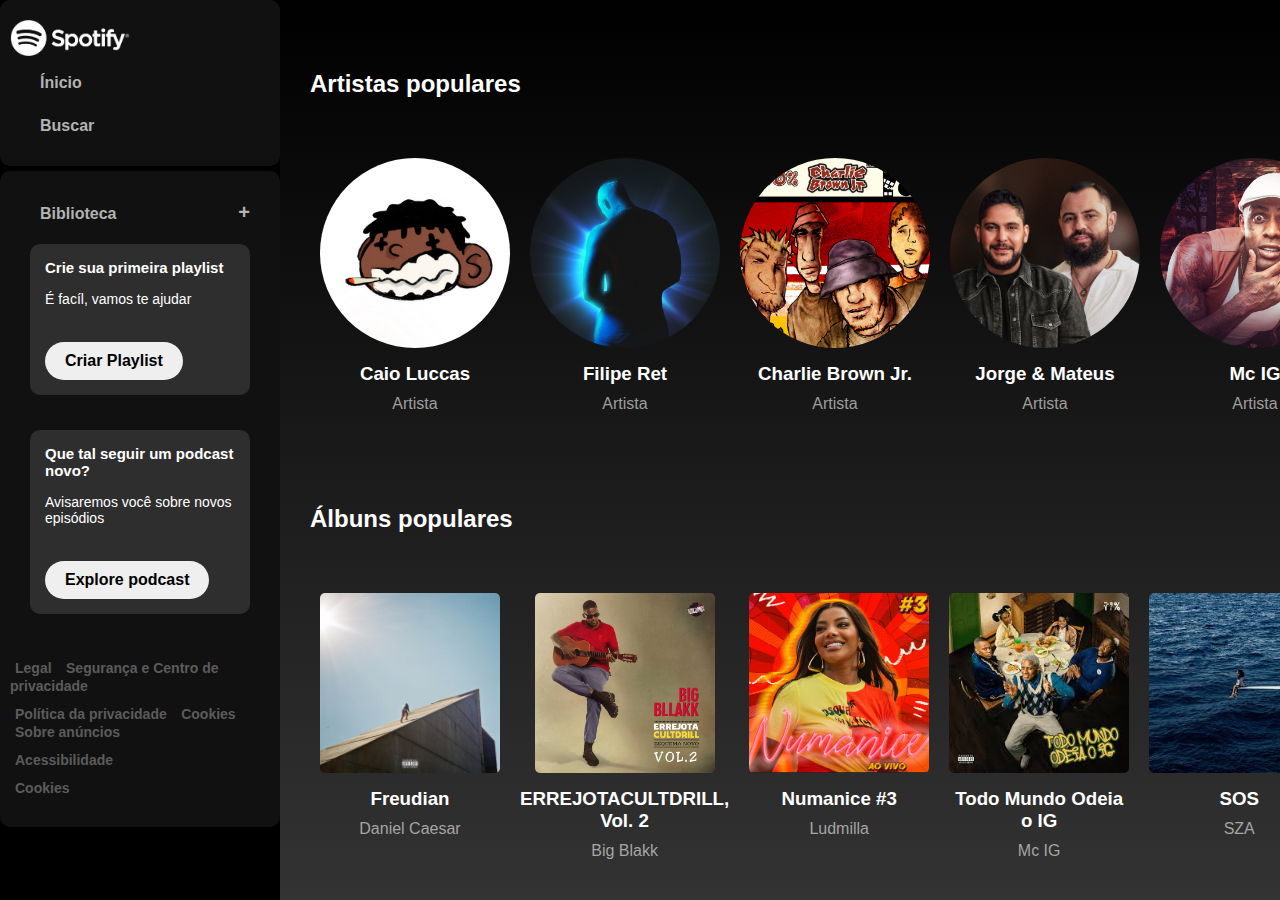
==== biblioteca.html @ 34f7c756 "fla alteraçõesss" ====
<!DOCTYPE html>
<html lang="pt-BR">
<head>
    <meta charset="UTF-8">
    <meta name="viewport" content="width=device-width, initial-scale=1.0">
    <title>Spotify</title>
    <link rel="stylesheet" href="biblioteca.css">
    <link rel="stylesheet" href="https://cdnjs.cloudflare.com/ajax/libs/font-awesome/6.0.0-beta3/css/all.min.css">
</head>
<body>
    <div class="sidebar">
        <div class="sidebar-nav">
            <div class="logo">
                <img src="img/logo spotify biblioteca.png" alt="Spotify">
            </div>
            <ul>
                <li> <a href="">
                    <i class="bi bi-house-door"></i>
                    <span>Ínicio</span>
                </a></li>
                <li> <a href="">
                    <i class="bi bi-search"></i>
                    <span>Buscar</span>
                </a></li>
            </ul>
        </div>
        <div class="sidebar-nav box2">
            <ul>
                <li><a href="">
                    <i class="bi bi-collection"></i>
                    <span class="library"> Biblioteca</span>
                </a></li>
                <li>
                    <div class="sidebar-scroll">
                        <div class="playlist">
                            <h4>Crie sua primeira playlist</h4>
                            <p>É facíl, vamos te ajudar</p>
                            <button>Criar Playlist</button>
                        </div>
                    </div>
                </li>
                <li>
                    <div class="playlist">
                        <h4>Que tal seguir um podcast novo?</h4>
                        <p>Avisaremos você sobre novos episódios</p>
                        <button>Explore podcast</button>
                    </div>
                </li>
            </ul>
            <div class="privacidade">
                <ul>
                    <li>
                        <a href="">Legal</a>
                        <a href="">Segurança e Centro de privacidade</a>
                    </li>
                    <li>
                        <a href="">Política da privacidade</a>
                        <a href="">Cookies</a>
                        <a href="">Sobre anúncios</a>
                    </li>
                    <li>
                        <a href="">Acessibilidade</a>
                    </li>
                    <li>
                        <a href="">Cookies</a>
                    </li>
                </ul>
            </div>
        </div>
    </div>
    <div class="container">
        <div class="main-content">
            <header>
                <h2>Artistas populares</h2>
                <div class="img">
                    <div class="artist">
                        <img src="./img/CAIO.jpg" alt="Caio Luccas">
                        <h3>Caio Luccas</h3>
                        <p>Artista</p>
                    </div>
                    <div class="artist">
                        <img src="./img/FILIPERET.jpg" alt="Filipe Ret">
                        <h3>Filipe Ret</h3>
                        <p>Artista</p>
                    </div>
                    <div class="artist">
                        <img src="./img/CHARLIEBROWNJR.jpg" alt="CBJR">
                        <h3>Charlie Brown Jr.</h3>
                        <p>Artista</p>
                    </div>
                    <div class="artist">
                        <img src="./img/jorge e mateus.jpg" alt="Jorge e Mateus">
                        <h3>Jorge & Mateus</h3>
                        <p>Artista</p>
                    </div>
                    <div class="artist">
                        <img src="./img/MCIG.jpg" alt="MC IG">
                        <h3>Mc IG</h3>
                        <p>Artista</p>
                    </div>
                    <div class="artist">
                        <img src="./img/TARCISIODOACORDEON.jpeg" alt="Tarcisio Do Acordeon">
                        <h3>Tarcísio do Acordeon</h3>
                        <p>Artista</p>
                    </div>
                </div>
            </header>
        </div>
        <div class="main-content">
            <header>
                <h2>Álbuns populares</h2>
                <div class="img">
                    <div class="album">
                        <img src="./img/danielcaesaralbum.jpg" alt="Daniel Caesar">
                        <h3>Freudian</h3>
                        <p>Daniel Caesar</p>
                    </div>
                    <div class="album">
                        <img src="./img/ALBUMBIGBLAKK.jpg" alt="Big Blakk">
                        <h3>ERREJOTACULTDRILL, Vol. 2</h3>
                        <p>Big Blakk</p>
                    </div>
                    <div class="album">
                        <img src="./img/ludmillaalbum.PNG" alt="Ludmilla">
                        <h3>Numanice #3</h3>
                        <p>Ludmilla</p>
                    </div>
                    <div class="album">
                        <img src="./img/todomundoodeiaoig.jpg" alt="Mc IG">
                        <h3>Todo Mundo Odeia o IG</h3>
                        <p>Mc IG</p>
                    </div>
                    <div class="album">
                        <img src="./img/szaalbum.jpg" alt="SZA">
                        <h3>SOS</h3>
                        <p>SZA</p>
                    </div>
                    <div class="album">
                        <img src="./img/natiruts album.jpg" alt="Natiruts">
                        <h3>I Love</h3>
                        <p>Natiruts</p>
                    </div>
                </div>
            </header>
        </div>
    </div>
</body>
</html>
---- biblioteca.css ----
* {
    font-family: 'Gotham', sans-serif;
    margin: 0;
    padding: 0;
    box-sizing: border-box;
}

body {
    background: linear-gradient(to bottom, #000000, #333333); 
    color: white;
    display: flex;
    justify-content: center;
    align-items: center;
    min-height: 100vh; 
    flex-direction: column;
    overflow-x: hidden; 
}

.sidebar {
    width: 280px; 
    background: #000000;
    position: fixed;
    top: 0;
    left: 0;
    bottom: 0;
    z-index: 1; 
}

.sidebar-nav {
    background: #111111;
    border-radius: 10px;
    padding: 20px 10px;
    margin-bottom: 5px;
}

.sidebar-nav .logo {
    width: 120px;
}

.sidebar-nav .logo img {
    width: 100%;
}

.sidebar-nav ul {
    list-style: none;
}

.sidebar-nav ul li {
    padding: 10px 20px;
}

.sidebar-nav ul li a:hover {
    color: #fff;
}

.sidebar-nav ul li i {
    text-decoration: none;
    color: #b3b3b3;
    font-size: 16px;
    font-weight: 600;
}

.sidebar-nav a {
    text-decoration: none;
    color: #b3b3b3;
    font-size: 16px;
    font-weight: 600;
}

.sidebar-nav ul li a i {
    font-size: 20px;
    margin-right: 10px;
}

.library::after {
    content: '+';
    float: right;
    text-align: center;
    border-radius: 50%;
    font-size: 20px;
}

.playlist {
    background: #2f2e2e;
    padding: 15px;
    border-radius: 10px;
    margin-bottom: 15px; 
}

.playlist h4 {
    color: #fff;
    font-size: 15px; 
    margin-bottom: 10px; 
}

.playlist p {
    color: #fff;
    font-size: 14px; 
    margin-top: 15px; 
    margin-bottom: 15px;
}

.playlist button {
    margin-top: 20px; 
    padding: 10px 20px;
    border: 0;
    outline: 0;
    border-radius: 20px;
    font-weight: 600;
    font-size: 16px; 
}

.privacidade ul li a {
    text-decoration: none;
    color: #5c5b5b;
    font-size: 14px; 
    font-weight: 600;
    margin: 0 5px;
}

.privacidade ul li a:hover {
    text-decoration: underline;
    color: #b3b3b3;
}

.privacidade ul {
    list-style: none;
    margin-top: 20px; 
}

.privacidade ul li {
    padding: 0;
    padding-bottom: 10px; }

.eng-btn button {
    padding: 12px 32px; 
    background: transparent;
    border: 1px solid #818080;
    outline: none;
    color: #ffffff;
    border-radius: 20px;
    font-weight: 600;
    font-size: 16px; 
    margin: 30px 0; 
}

.eng-btn button:hover {
    padding: 13px 33px; 
    border: 1px solid #fff;
}

.container {
    width: calc(100% - 300px);
    margin-left: 320px;
}

.main-content {
    display: flex;
    flex-direction: column;
    align-items: center;
    margin-top: 50px; 
}

header {
    width: 100%;
}

header h2 {
    margin-bottom: 60px; 
}

.img {
    display: grid;
    grid-template-columns: repeat(6, 1fr); 
    margin-top: 40px; 
}

.artist, .album {
    text-align: center; 
    padding: 0 10px; 
}

.artist img {
    width: 190px;
    height: 190px;
    border-radius: 50%; 
    object-fit: cover; 
    display: block;
    margin: 0 auto 15px; 
}

.album img {
    width: 180px; 
    height: 180px;
    border-radius: 5px; 
    object-fit: cover; 
    display: block;
    margin: 0 auto 5px; 
}

.artist h3, .album h3 {
    margin-top: 15px; 
    margin-bottom: 10px; 
}

.artist p, .album p {
    color: rgba(223, 222, 221, 0.686);
    font-size: 16px; 
    margin-bottom: 20px;
}

.album p {
    margin-top: 10px; 
}
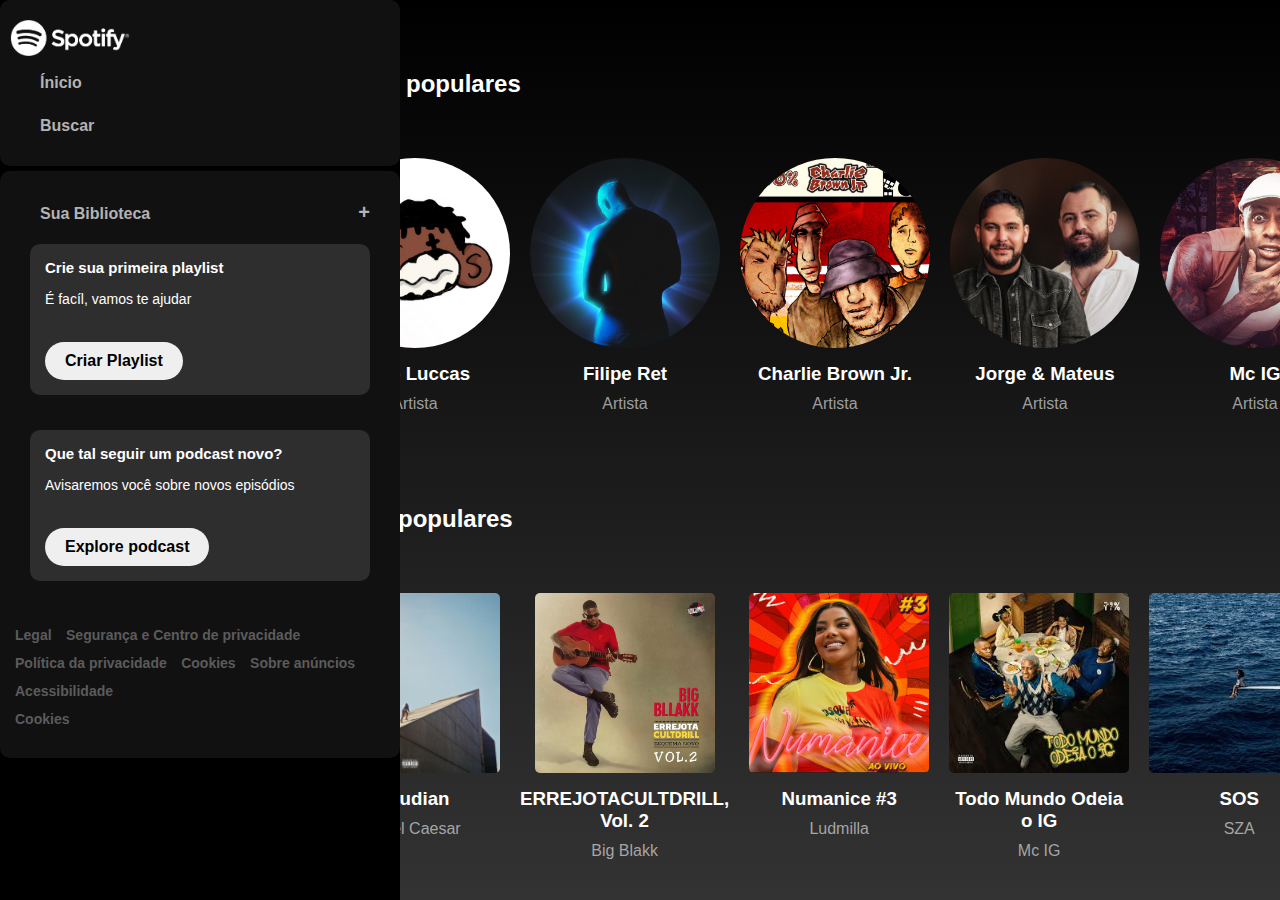
==== commit 6a15b409: "alterações da aula" ====
--- a/biblioteca.html
+++ b/biblioteca.html
@@ -1,3 +1,4 @@
+<!-- Flávia Glenda  e Lucas Randal -->
 <!DOCTYPE html>
 <html lang="pt-BR">
 <head>
@@ -11,47 +12,58 @@
     <div class="sidebar">
         <div class="sidebar-nav">
             <div class="logo">
-                <img src="img/logo spotify biblioteca.png" alt="Spotify">
+              <img src="img/logo spotify biblioteca.png" alt="Spotify">
             </div>
             <ul>
                 <li> <a href="">
                     <i class="bi bi-house-door"></i>
-                    <span>Ínicio</span>
+                        <span>Ínicio</span>
                 </a></li>
                 <li> <a href="">
                     <i class="bi bi-search"></i>
                     <span>Buscar</span>
-                </a></li>
+            </a></li>
             </ul>
         </div>
         <div class="sidebar-nav box2">
+            
             <ul>
                 <li><a href="">
                     <i class="bi bi-collection"></i>
-                    <span class="library"> Biblioteca</span>
+                    <span class="library">Sua Biblioteca</span>
                 </a></li>
                 <li>
                     <div class="sidebar-scroll">
-                        <div class="playlist">
-                            <h4>Crie sua primeira playlist</h4>
-                            <p>É facíl, vamos te ajudar</p>
-                            <button>Criar Playlist</button>
-                        </div>
+                    <div class="playlist">
+                        <h4>
+                            Crie sua primeira playlist
+                        </h4>
+                        <p>É facíl, vamos te ajudar</p>
+                        <button>Criar Playlist</button>
+                    </div>
+                    
                     </div>
                 </li>
                 <li>
-                    <div class="playlist">
-                        <h4>Que tal seguir um podcast novo?</h4>
-                        <p>Avisaremos você sobre novos episódios</p>
-                        <button>Explore podcast</button>
-                    </div>
+                  
+                        <div class="playlist">
+                            <h4>
+                               Que tal seguir um podcast novo?
+                            </h4>
+                            <p>Avisaremos você sobre novos episódios</p>
+                            <button>Explore podcast</button>
+                            
+                        </div>
+                  
                 </li>
+        
             </ul>
             <div class="privacidade">
                 <ul>
                     <li>
                         <a href="">Legal</a>
                         <a href="">Segurança e Centro de privacidade</a>
+                      
                     </li>
                     <li>
                         <a href="">Política da privacidade</a>
@@ -65,8 +77,9 @@
                         <a href="">Cookies</a>
                     </li>
                 </ul>
-            </div>
+        
         </div>
+    </div>
     </div>
     <div class="container">
         <div class="main-content">
--- a/biblioteca.css
+++ b/biblioteca.css
@@ -17,7 +17,7 @@
 }
 
 .sidebar {
-    width: 280px; 
+    width: 400px; 
     background: #000000;
     position: fixed;
     top: 0;
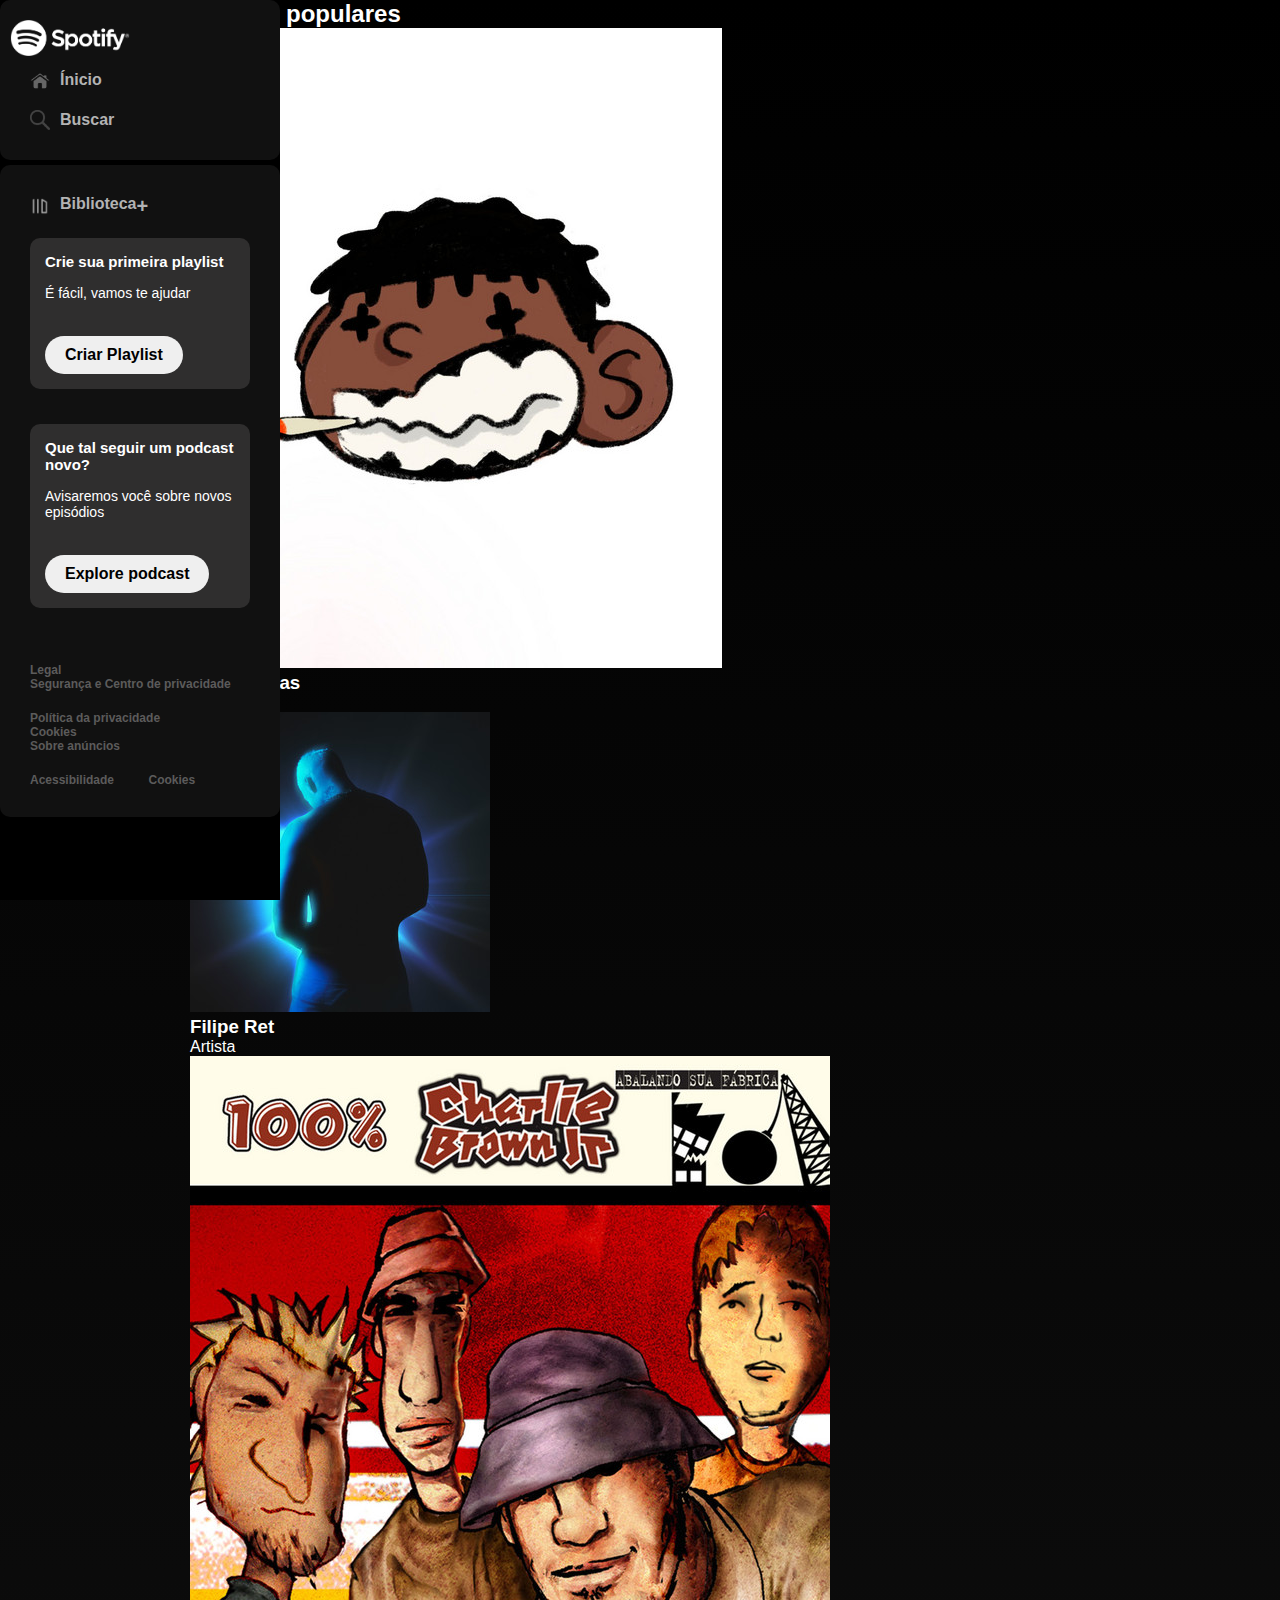
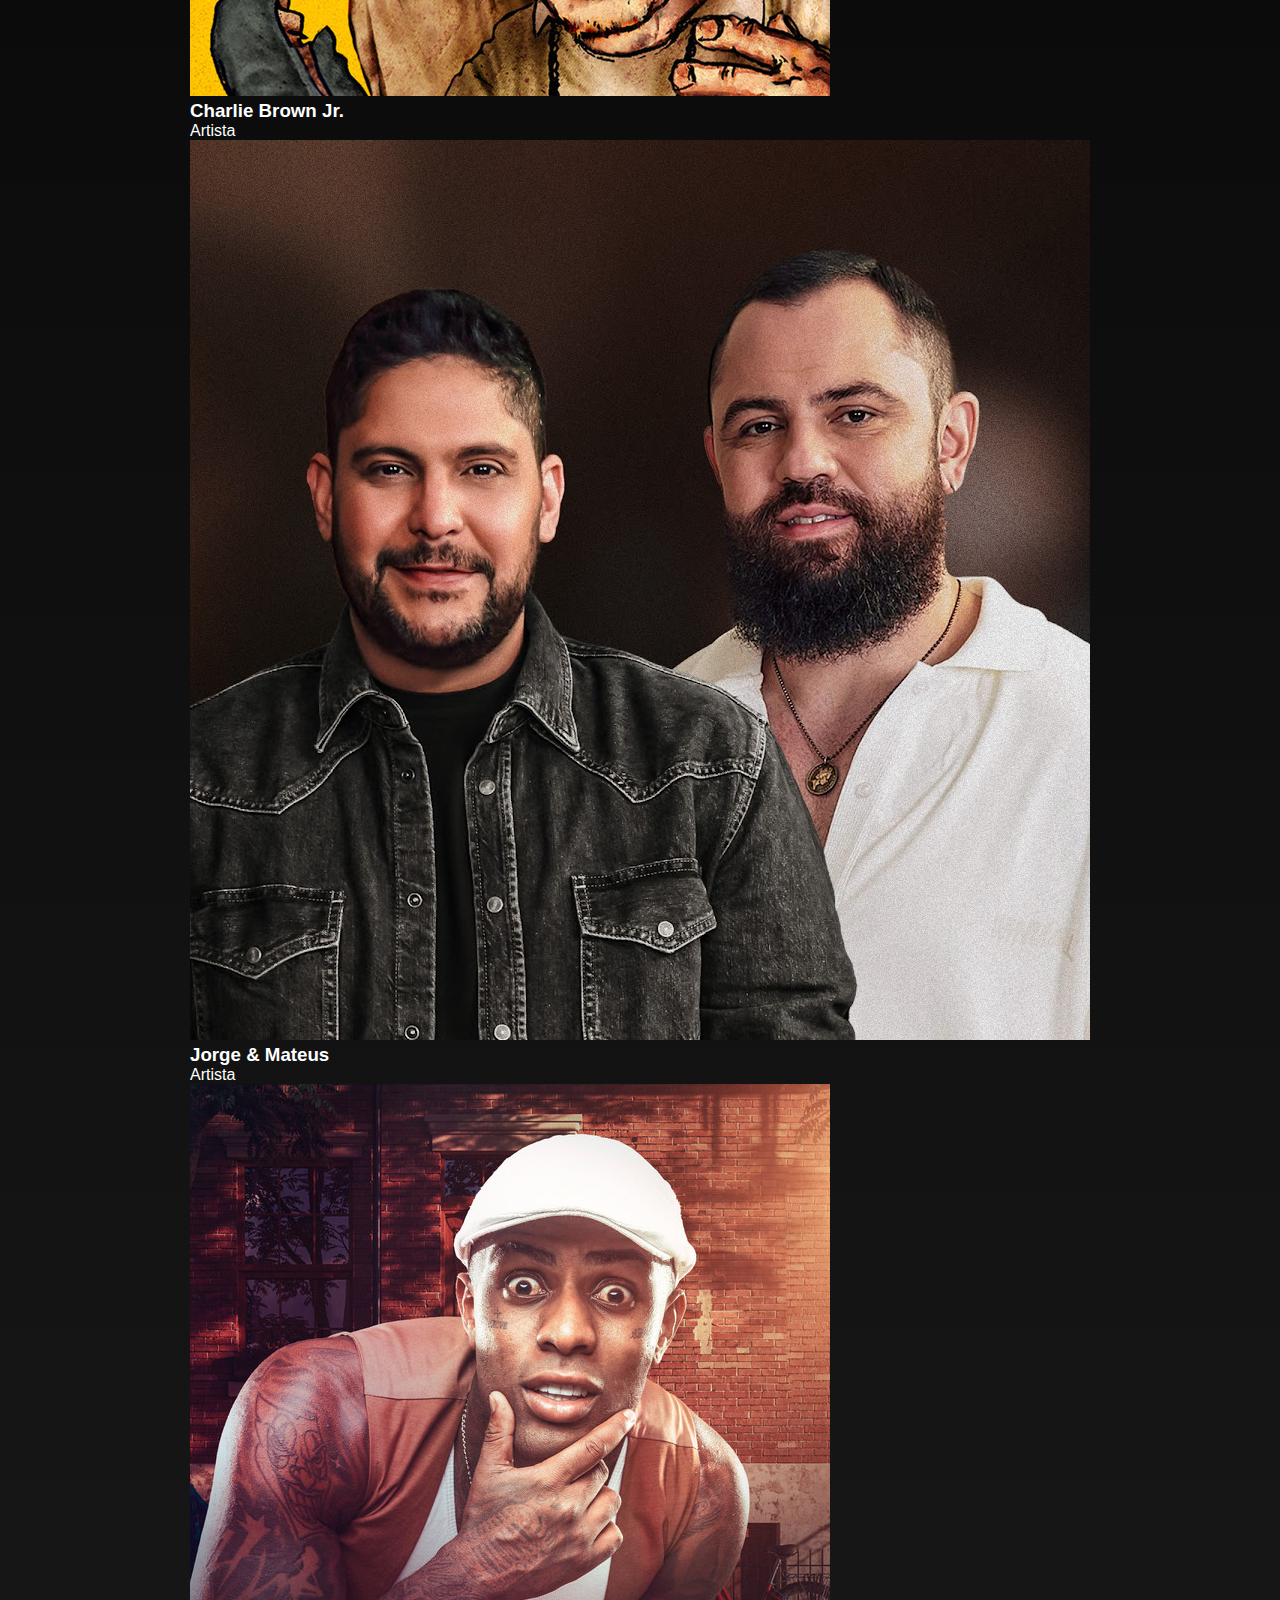
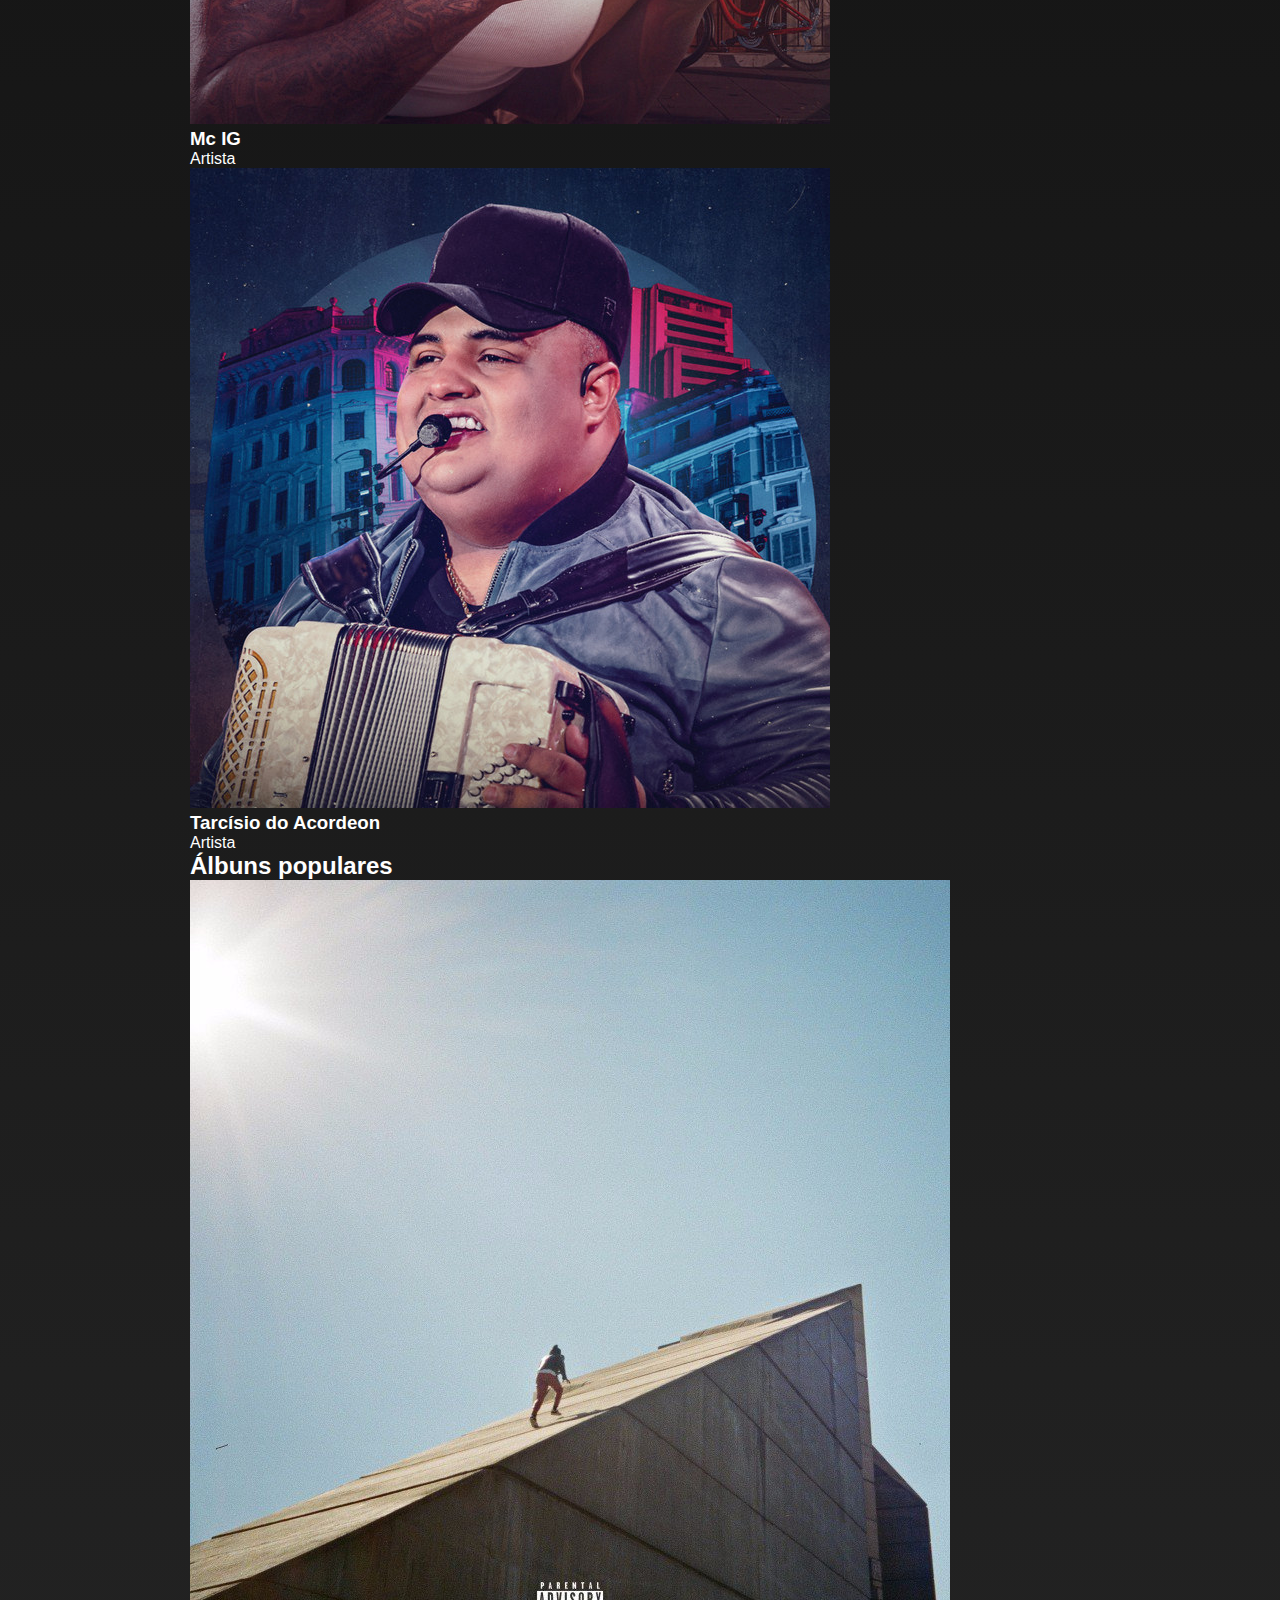
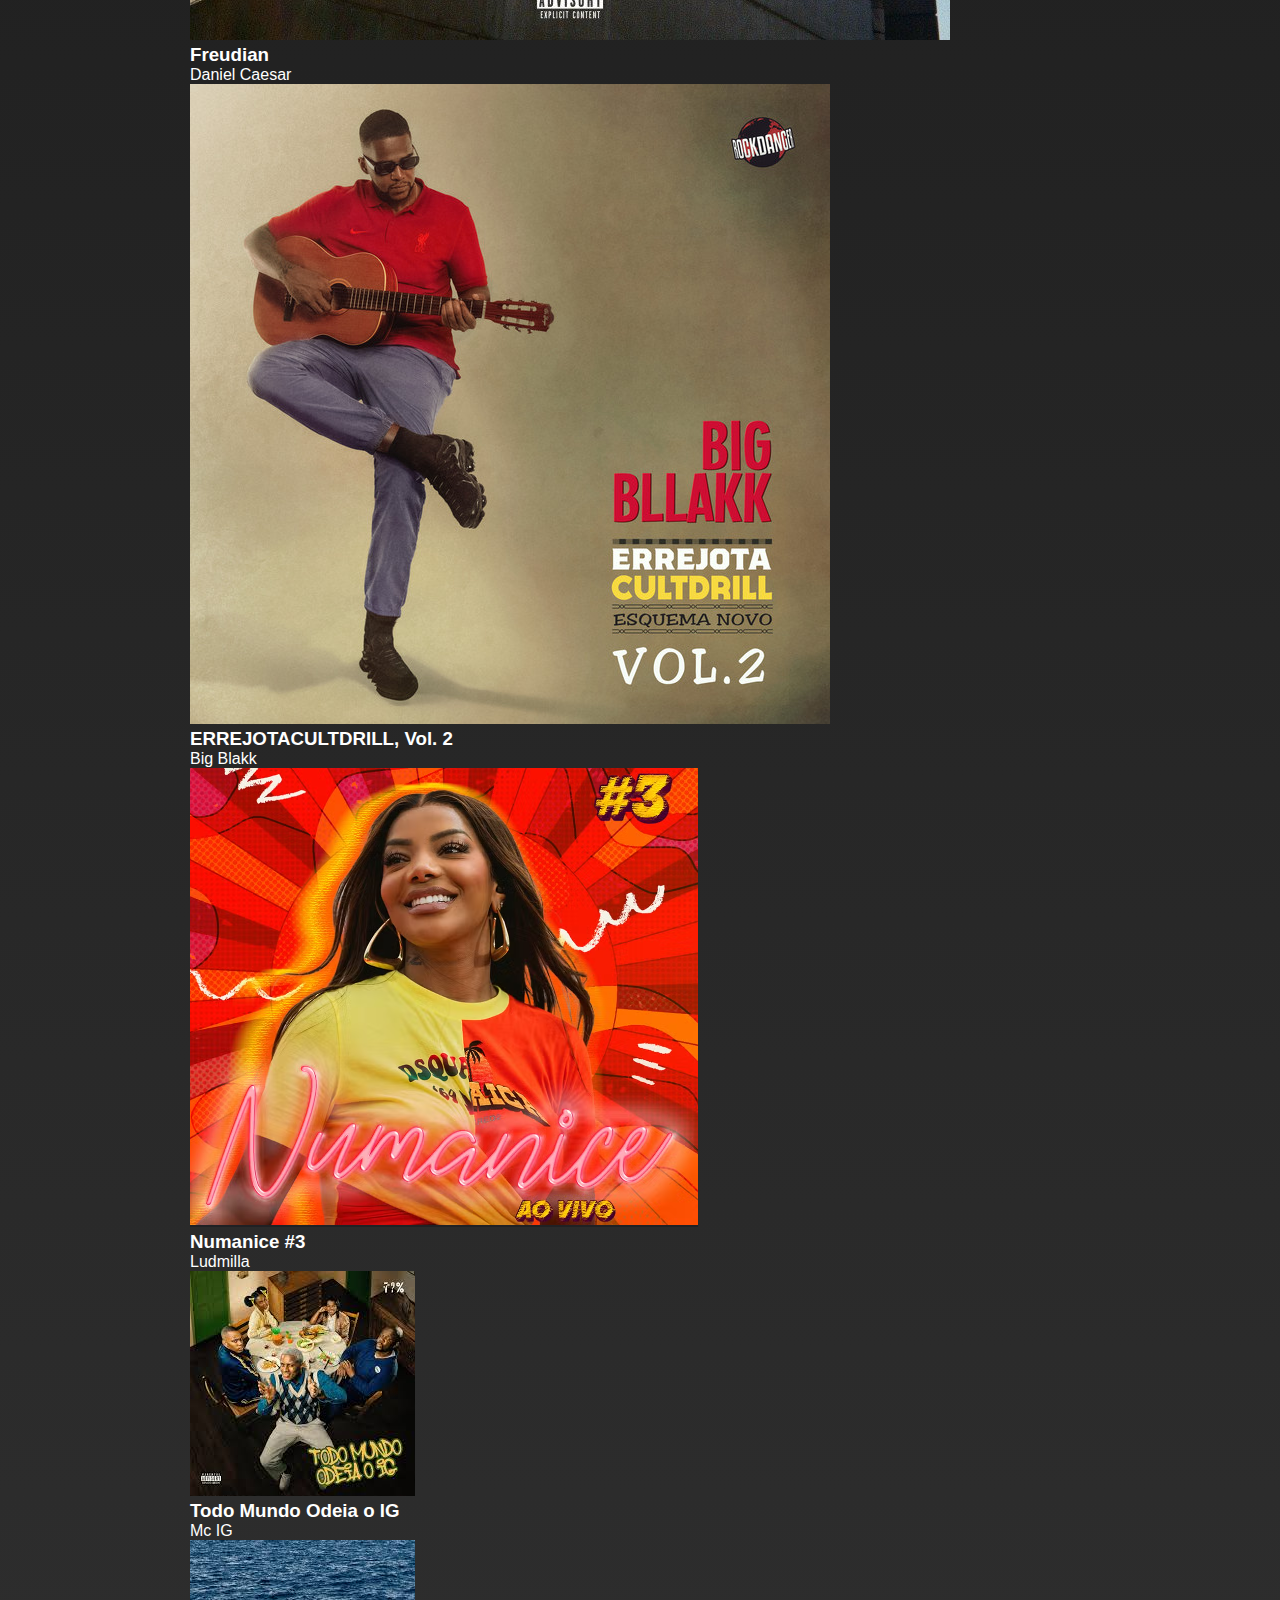
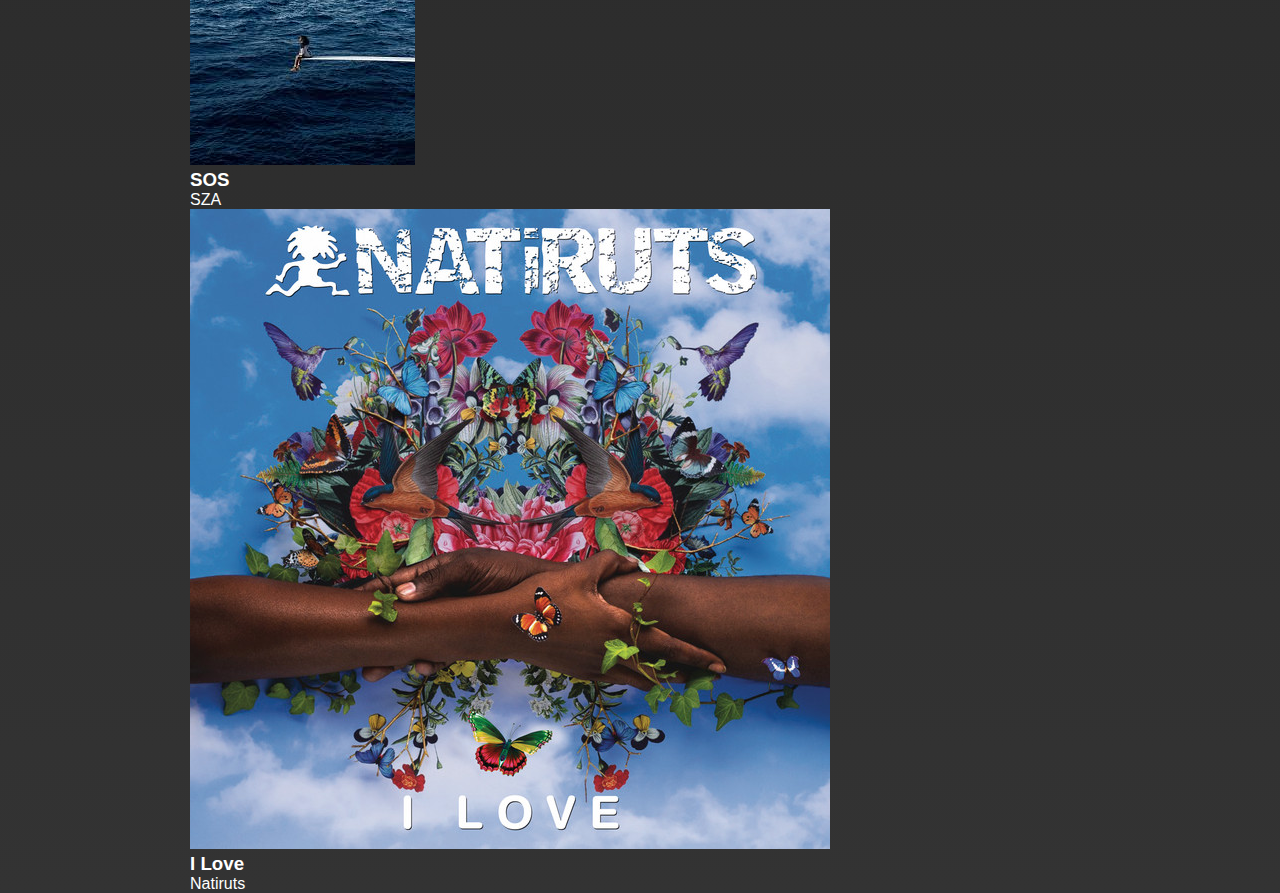
==== commit 452f12ba: "ulitmo commit flavia" ====
--- a/biblioteca.html
+++ b/biblioteca.html
@@ -1,62 +1,59 @@
-<!-- Flávia Glenda  e Lucas Randal -->
+<!-- Flávia Glenda e Lucas Randal -->
 <!DOCTYPE html>
 <html lang="pt-BR">
 <head>
     <meta charset="UTF-8">
     <meta name="viewport" content="width=device-width, initial-scale=1.0">
     <title>Spotify</title>
-    <link rel="stylesheet" href="biblioteca.css">
+    <link rel="stylesheet" href="player.css">
     <link rel="stylesheet" href="https://cdnjs.cloudflare.com/ajax/libs/font-awesome/6.0.0-beta3/css/all.min.css">
 </head>
 <body>
     <div class="sidebar">
         <div class="sidebar-nav">
             <div class="logo">
-              <img src="img/logo spotify biblioteca.png" alt="Spotify">
+                <img src="img/logo spotify biblioteca.png" alt="Spotify">
             </div>
             <ul>
-                <li> <a href="">
-                    <i class="bi bi-house-door"></i>
+                <li>
+                    <a href="#">
+                        <img src="img/homeeee.png" alt="Ínicio">
                         <span>Ínicio</span>
-                </a></li>
-                <li> <a href="">
-                    <i class="bi bi-search"></i>
-                    <span>Buscar</span>
-            </a></li>
+                    </a>
+                </li>
+                <li>
+                    <a href="#">
+                        <img src="img/buscar.png" alt="Buscar">
+                        <span>Buscar</span>
+                    </a>
+                </li>
             </ul>
         </div>
         <div class="sidebar-nav box2">
-            
             <ul>
-                <li><a href="">
-                    <i class="bi bi-collection"></i>
-                    <span class="library">Sua Biblioteca</span>
-                </a></li>
+                <li>
+                    <a href="#">
+                        <img src="img/biblioteca.png" alt="Biblioteca">
+                        <span class="library">Biblioteca</span>
+                    </a>
+                </li>
                 <li>
                     <div class="sidebar-scroll">
-                    <div class="playlist">
-                        <h4>
-                            Crie sua primeira playlist
-                        </h4>
-                        <p>É facíl, vamos te ajudar</p>
-                        <button>Criar Playlist</button>
-                    </div>
-                    
+                        <div class="playlist">
+                            <h4>Crie sua primeira playlist</h4>
+                            <p>É fácil, vamos te ajudar</p>
+                            <button>Criar Playlist</button>
+                        </div>
                     </div>
                 </li>
                 <li>
-                  
-                        <div class="playlist">
-                            <h4>
-                               Que tal seguir um podcast novo?
-                            </h4>
-                            <p>Avisaremos você sobre novos episódios</p>
-                            <button>Explore podcast</button>
-                            
-                        </div>
-                  
+                    <div class="playlist">
+                        <h4>Que tal seguir um podcast novo?</h4>
+                        <p>Avisaremos você sobre novos episódios</p>
+                        <button>Explore podcast</button>
+                    </div>
                 </li>
-        
+            </ul>
             </ul>
             <div class="privacidade">
                 <ul>
--- a/player.css
+++ b/player.css
@@ -0,0 +1,240 @@
+* {
+    font-family: 'Gotham', sans-serif;
+    margin: 0;
+    padding: 0;
+    box-sizing: border-box;
+}
+
+body {
+    background: linear-gradient(to bottom, #000000, #333333);
+    color: white;
+    display: flex;
+    justify-content: center;
+    align-items: center;
+    min-height: 100vh;
+    flex-direction: column;
+    overflow-x: hidden;
+}
+
+.sidebar {
+    width: 280px;
+    background: #000000;
+    position: fixed;
+    top: 0;
+    left: 0;
+    bottom: 0;
+    z-index: 1;
+    overflow-y: auto;
+}
+
+.sidebar-nav {
+    background: #111111;
+    border-radius: 10px;
+    padding: 20px 10px;
+    margin-bottom: 5px;
+}
+
+.sidebar-nav .logo {
+    width: 120px;
+}
+
+.sidebar-nav .logo img {
+    width: 100%;
+}
+
+.sidebar-nav ul {
+    list-style: none;
+}
+
+.sidebar-nav ul li {
+    padding: 10px 20px;
+}
+
+.sidebar-nav ul li a {
+    display: flex;
+    align-items: center;
+    text-decoration: none;
+    color: #b3b3b3;
+    font-size: 16px;
+    font-weight: 600;
+}
+
+.sidebar-nav ul li a img {
+    margin-right: 10px;
+    width: 20px; 
+}
+
+.library::after {
+    content: '+';
+    float: right;
+    text-align: center;
+    border-radius: 50%;
+    font-size: 20px;
+}
+
+.playlist {
+    background: #2f2e2e;
+    padding: 15px;
+    border-radius: 10px;
+    margin-bottom: 15px;
+}
+
+.playlist h4 {
+    color: #fff;
+    font-size: 15px;
+    margin-bottom: 10px;
+}
+
+.playlist p {
+    color: #fff;
+    font-size: 14px;
+    margin-top: 15px;
+    margin-bottom: 15px;
+}
+
+.playlist button {
+    margin-top: 20px;
+    padding: 10px 20px;
+    border: 0;
+    outline: 0;
+    border-radius: 20px;
+    font-weight: 600;
+    font-size: 16px;
+}
+
+.privacidade ul {
+    list-style: none;
+    margin-top: 20px;
+}
+
+.privacidade ul li {
+    display: inline-block;
+    padding-right: 10px;
+}
+
+.privacidade ul li a {
+    text-decoration: none;
+    color: #5c5b5b;
+    font-size: 12px; 
+    font-weight: 600;
+}
+
+.flag-icon {
+    display: inline-block;
+    vertical-align: middle;
+}
+
+.flag-icon img {
+    width: 20px; 
+    vertical-align: middle;
+}
+
+.main-content-player {
+    margin-left: 320px;
+    margin-bottom: 100px;
+    width: calc(100% - 320px);
+}
+
+.top-bar-player {
+    display: flex;
+    justify-content: space-between;
+    background-color: rgba(0, 0, 0, 0.4);
+    border-top-right-radius: 5px;
+    border-top-left-radius: 5px;
+    margin-top: 14px;
+    margin-right: 10px;
+    padding: 14px;
+}
+
+.top-bar-player .prev-next-buttons button {
+    color: #7a7a7a;
+    cursor: not-allowed;
+    width: 34px;
+    height: 34px;
+    border-radius: 100%;
+    font-size: 18px;
+    border: 0px;
+    background-color: #090909;
+    margin-right: 10px;
+}
+
+.top-bar-player .navbar {
+    display: flex;
+    align-items: center;
+}
+
+.top-bar-player .navbar ul {
+    list-style-type: none;
+}
+
+.top-bar-player .navbar ul li {
+    display: inline-block;
+    margin: 0px 8px;
+}
+
+.top-bar-player .navbar ul li a {
+    color: #b3b3b3;
+    text-decoration: none;
+    font-weight: bold;
+    font-size: 14px;
+    letter-spacing: 1px;
+}
+
+.top-bar-player .navbar ul li a:hover,
+.top-bar-player .navbar ul li a:active,
+.top-bar-player .navbar ul li a:focus {
+    color: white;
+}
+
+.top-bar-player .navbar ul li.divider {
+    color: white;
+    font-size: 26px;
+    margin: 0px 20px;
+    width: 99.1%;
+}
+
+.top-bar-player .navbar button {
+    background-color: white;
+    color: black;
+    font-size: 16px;
+    font-weight: bold;
+    padding: 14px 30px;
+    border: 0px;
+    width: 100px;
+    border-radius: 40px;
+    cursor: pointer;
+    margin-left: 20px;
+}
+
+.btn-brasil {
+    display: inline-block;
+    background-color: white;
+    color: rgb(0, 0, 0);
+    font-size: 16px;
+    font-weight: bold;
+    border: 2px solid white; 
+    border-radius: 20px;
+    padding: 12px 24px;
+    margin-top: 10px;
+    cursor: pointer;
+    transition: background-color 0.3s ease;
+}
+.brasilportugues {
+    display: inline-block;
+    background-color: transparent;
+    color: rgb(255, 255, 255);
+    font-size: 16px;
+    font-weight: bold;
+    border: 2px solid white; 
+    border-radius: 20px;
+    padding: 12px 24px;
+    margin-top: 10px;
+    cursor: pointer;
+    transition: background-color 0.3s ease;
+}
+
+.btn-brasil:hover {
+    background-color: #777777;
+}
+
+
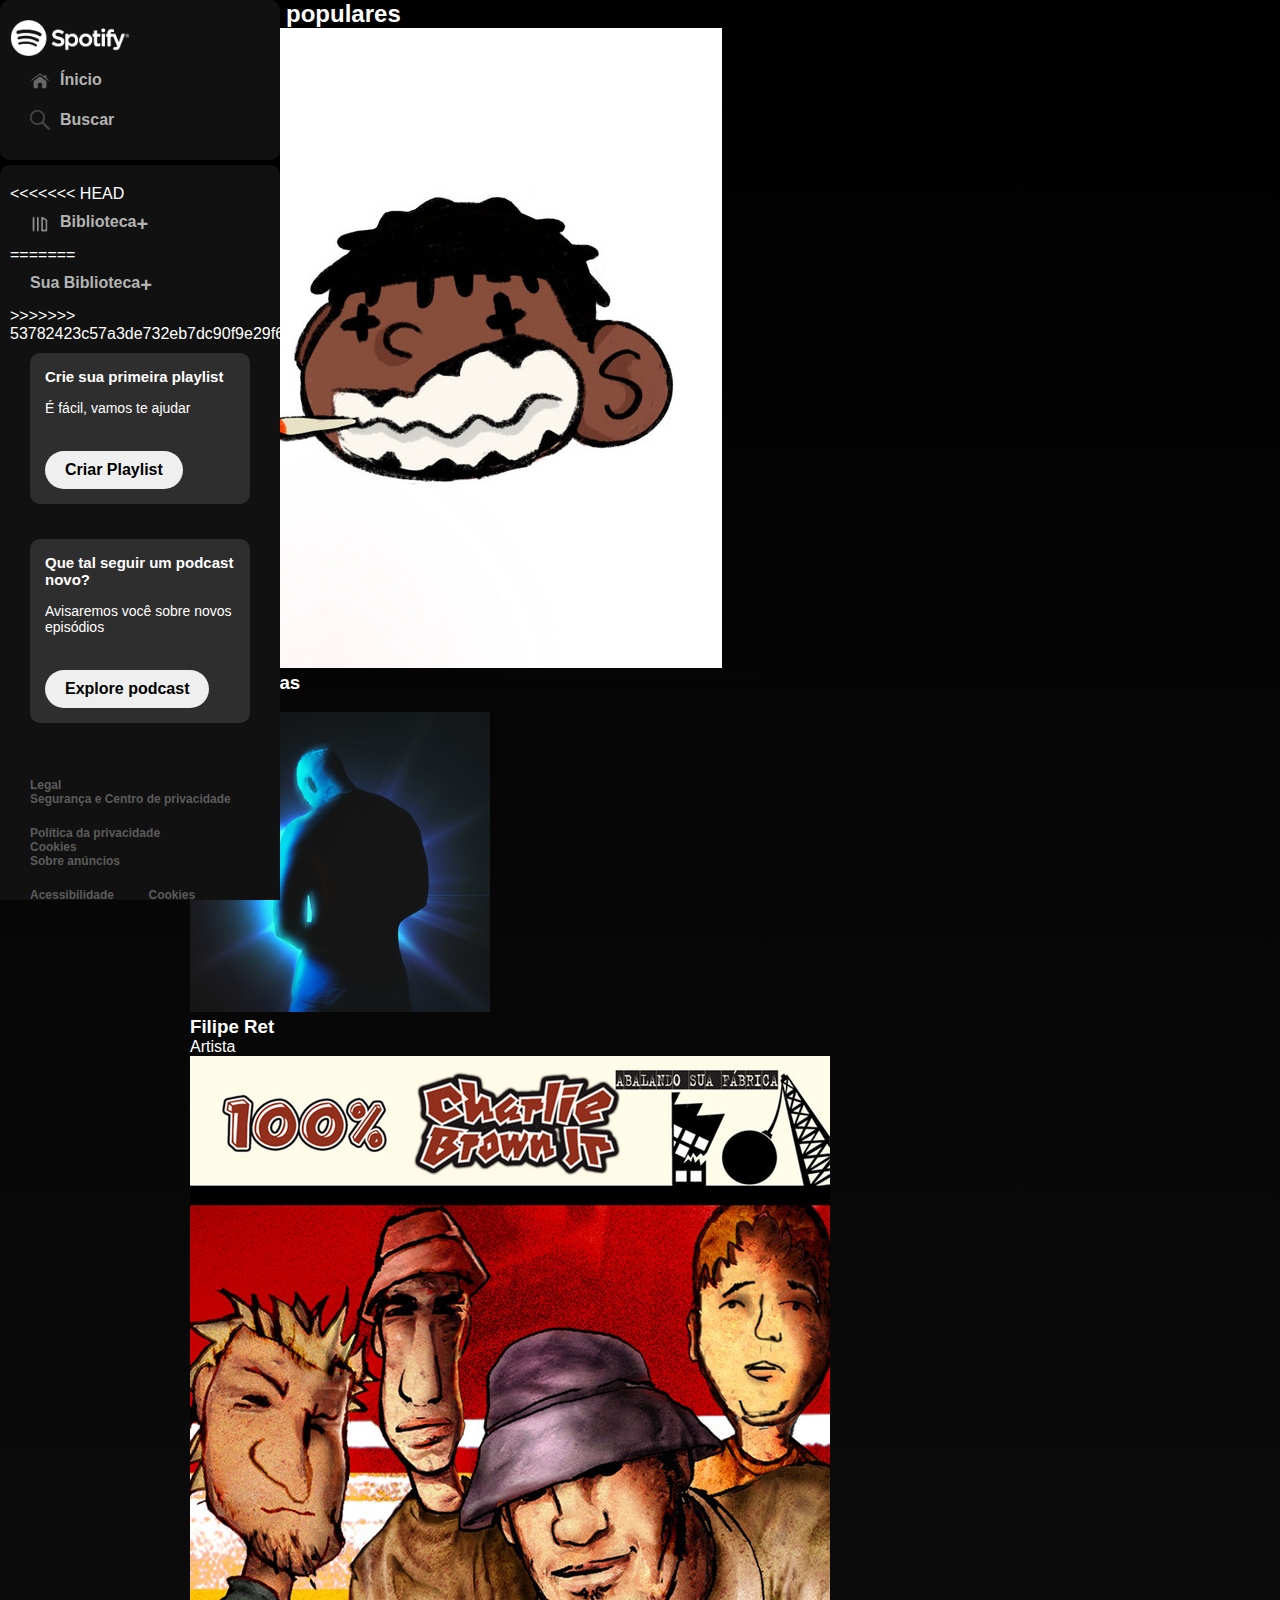
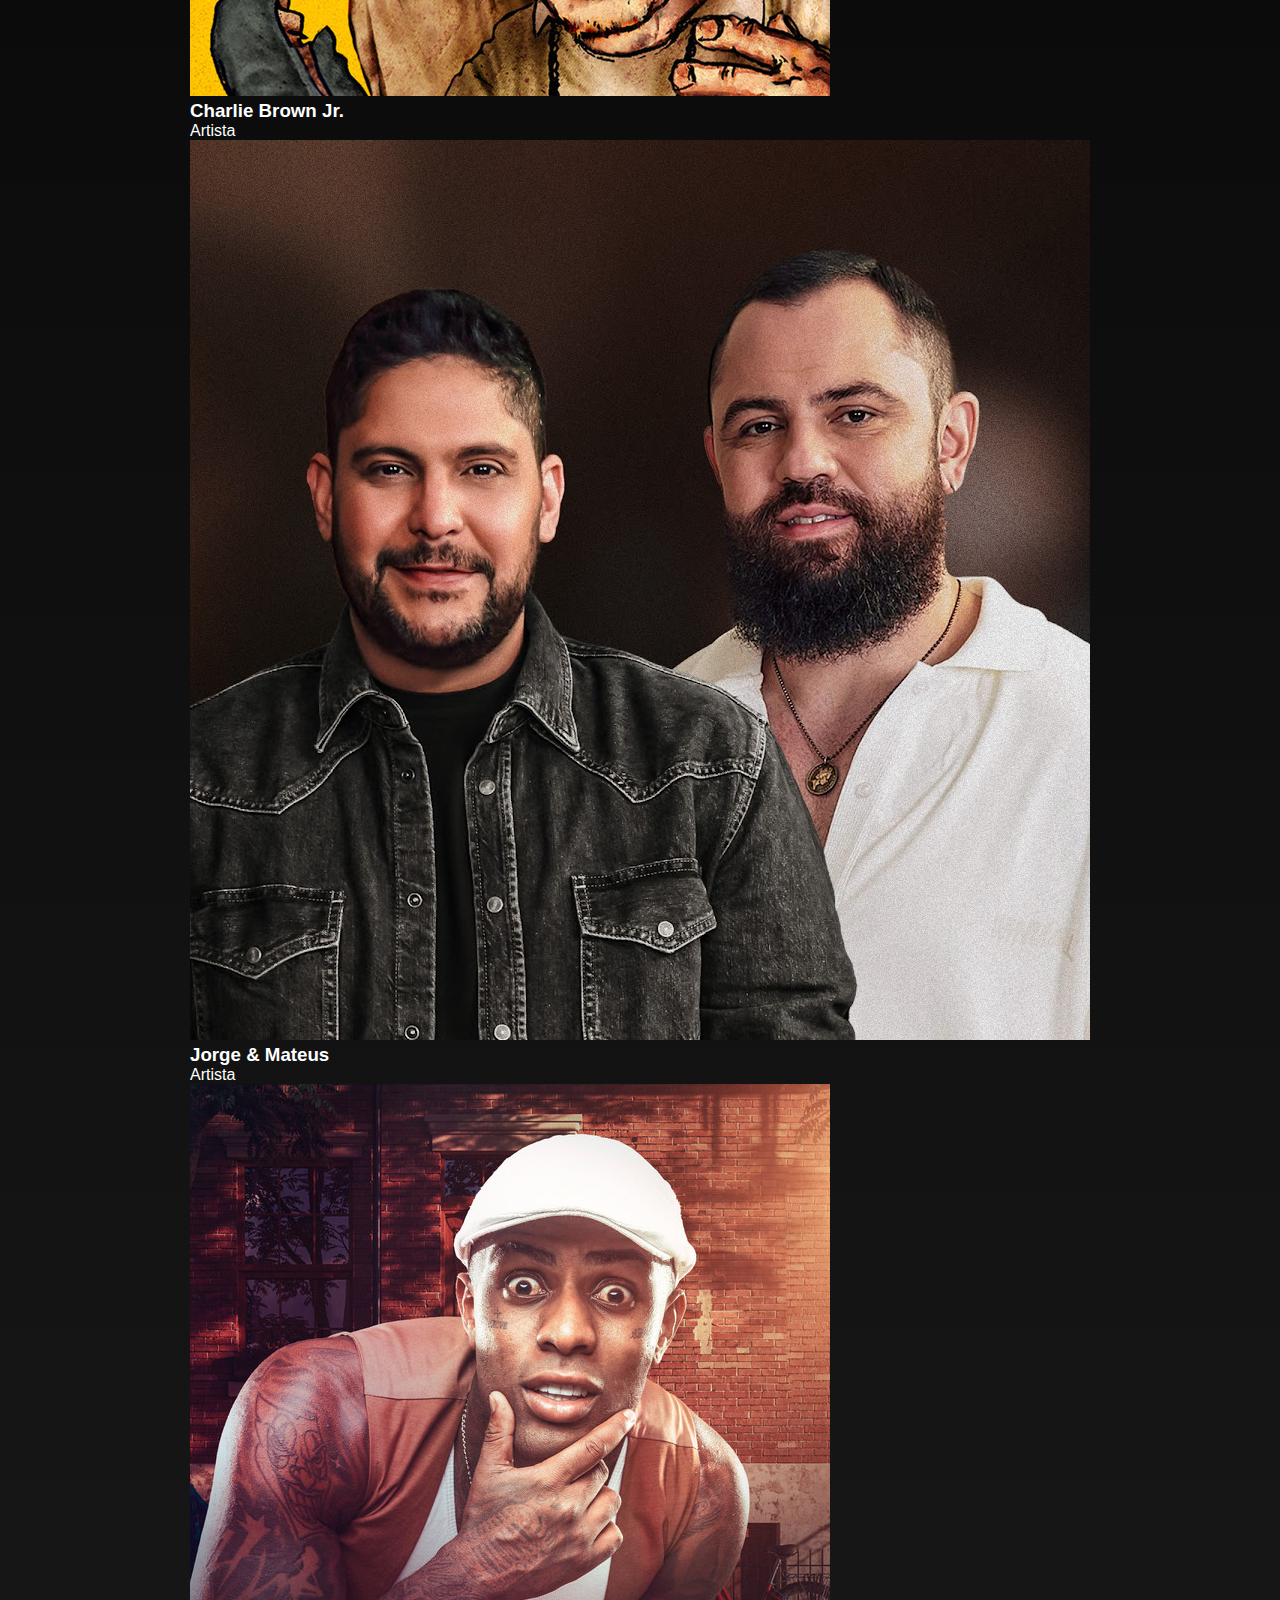
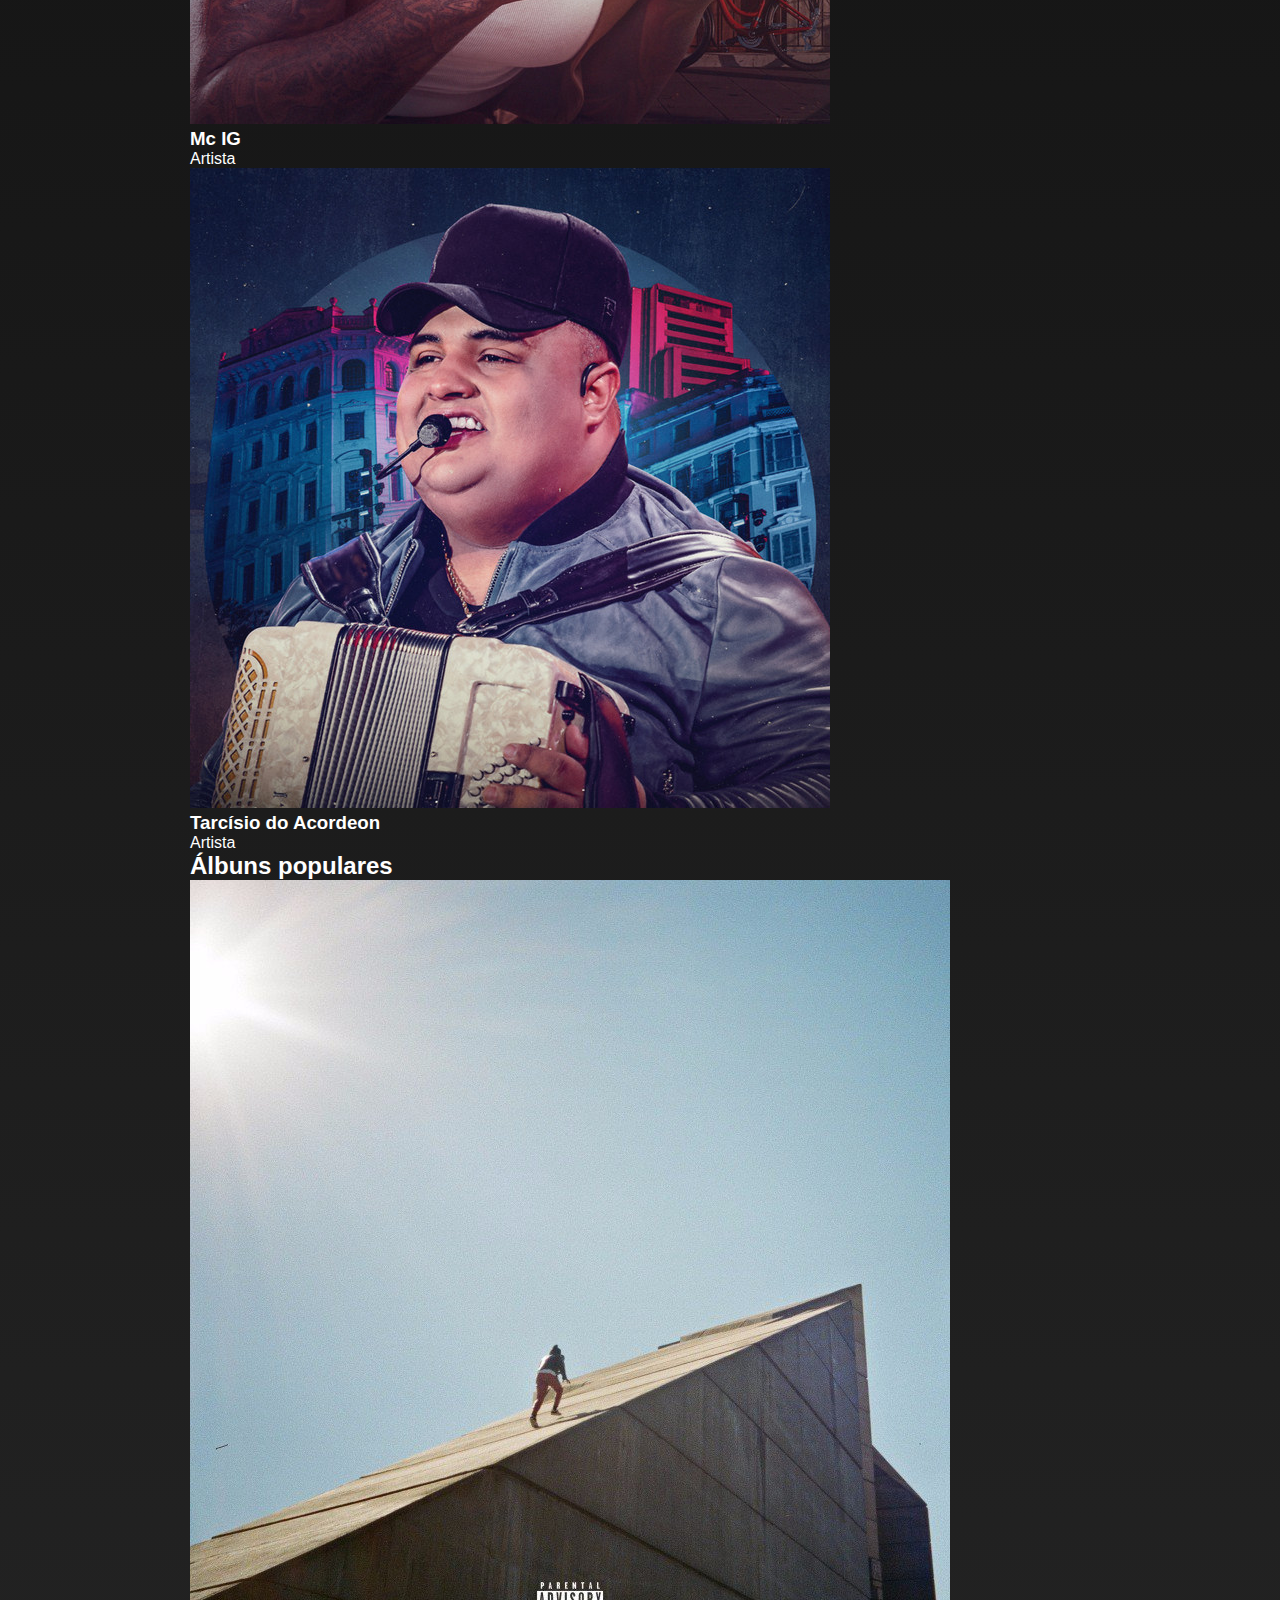
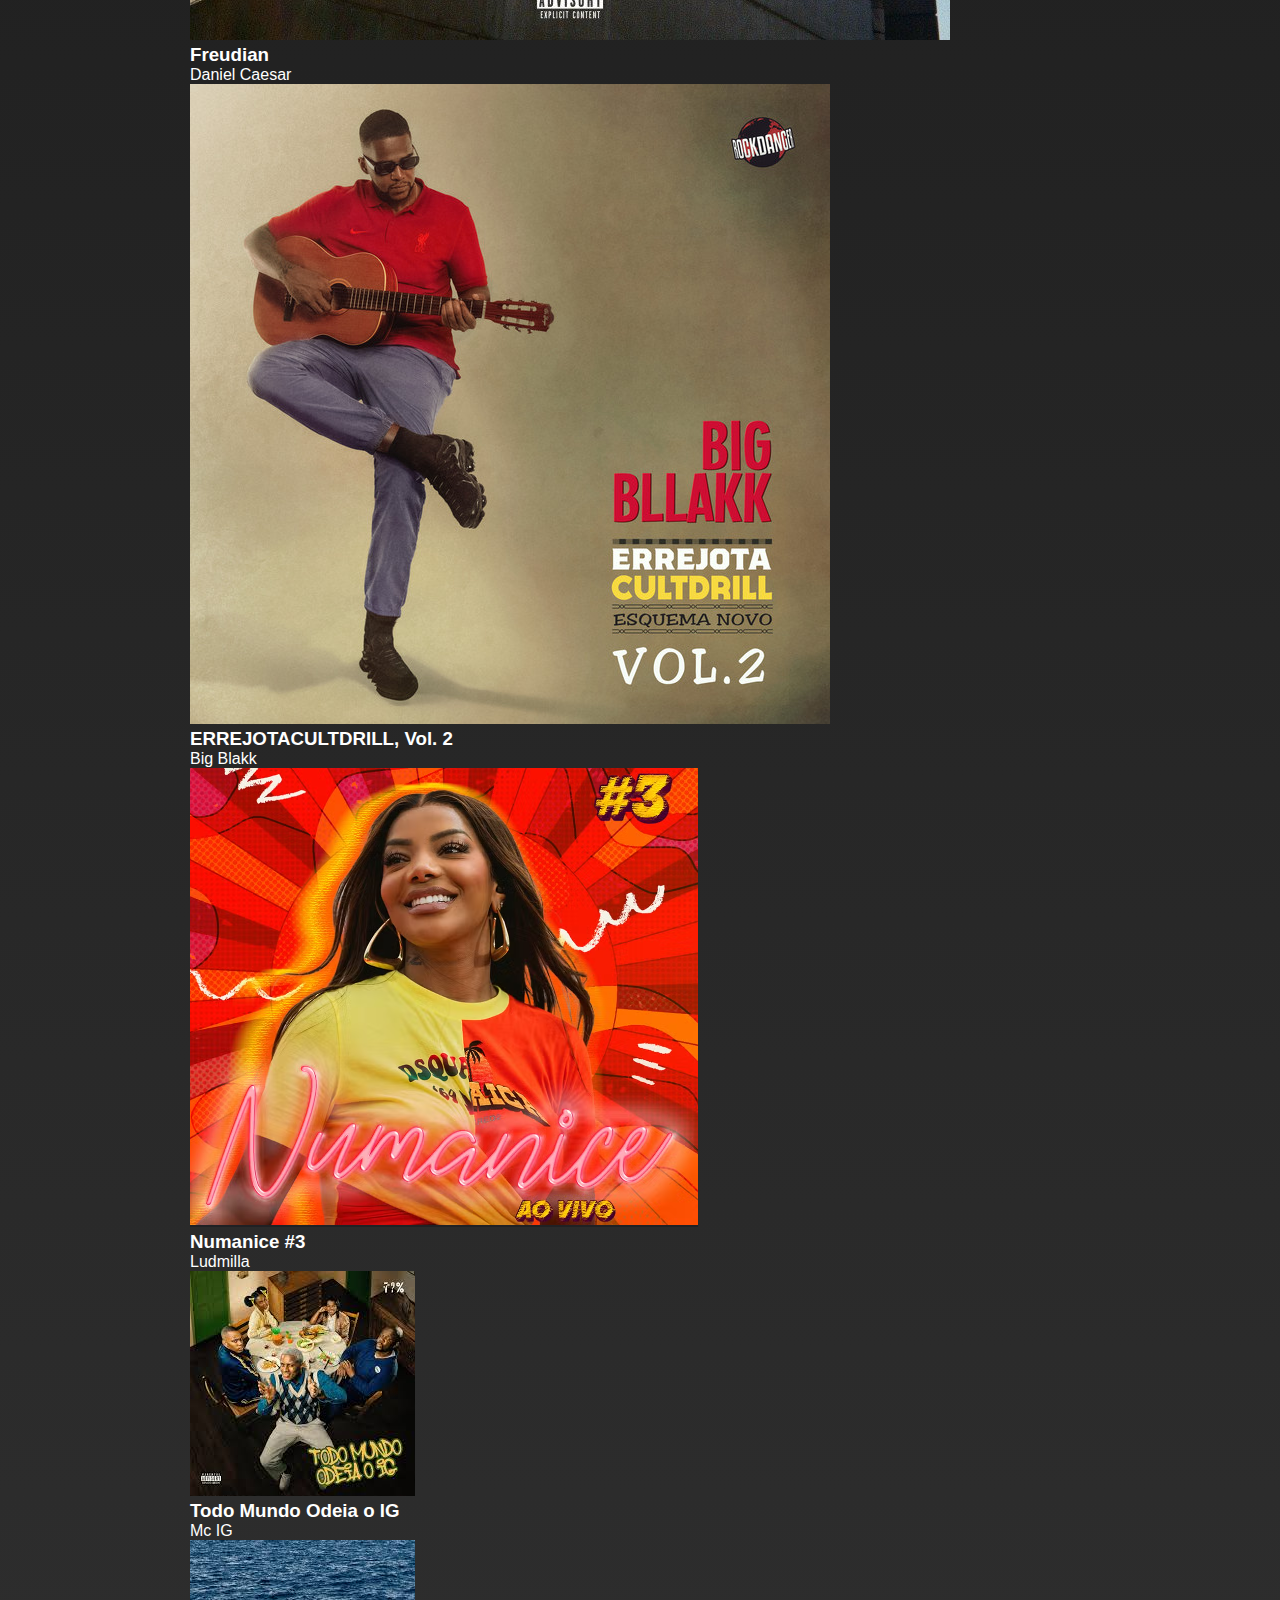
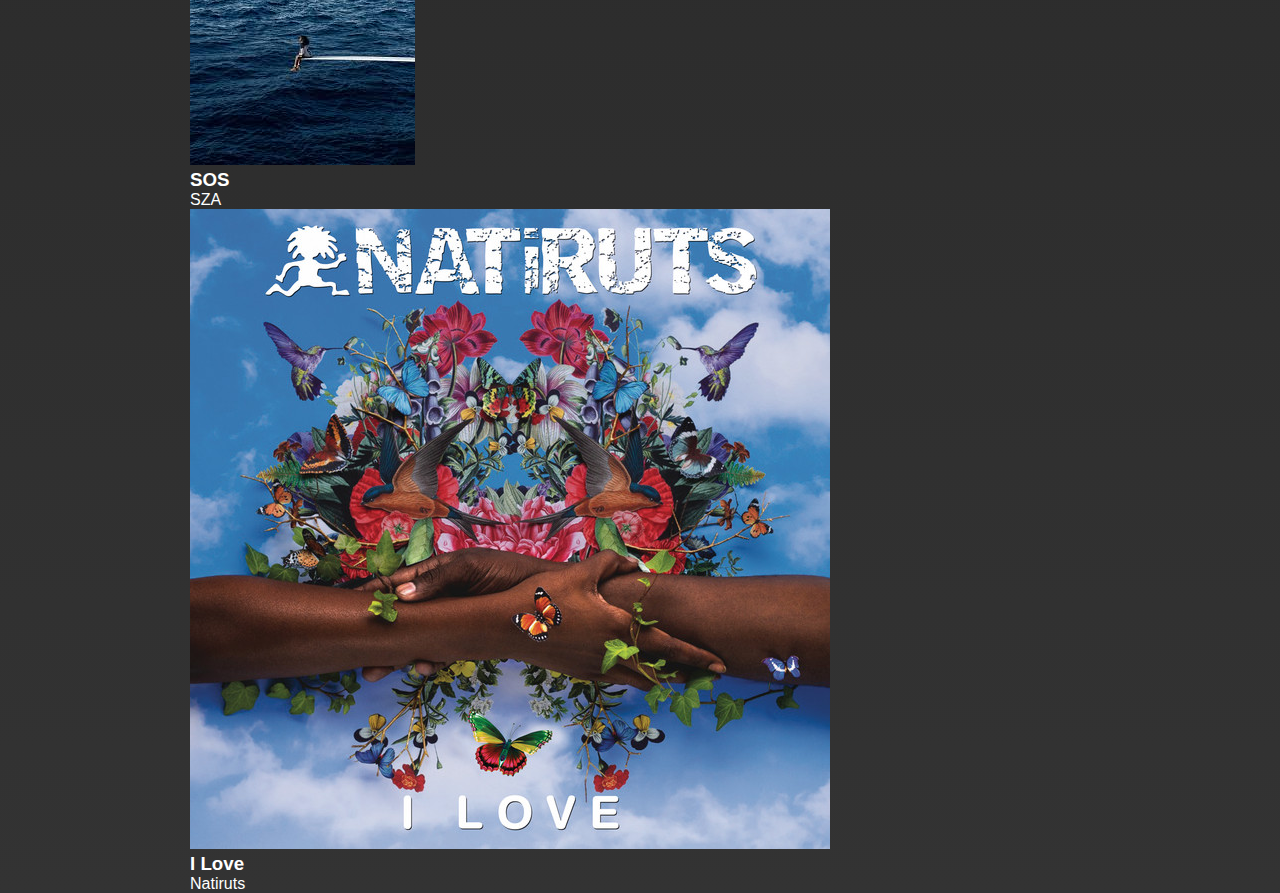
==== commit 21083e35: "ulitmo commit flavia" ====
--- a/biblioteca.html
+++ b/biblioteca.html
@@ -31,12 +31,19 @@
         </div>
         <div class="sidebar-nav box2">
             <ul>
+<<<<<<< HEAD
                 <li>
                     <a href="#">
                         <img src="img/biblioteca.png" alt="Biblioteca">
                         <span class="library">Biblioteca</span>
                     </a>
                 </li>
+=======
+                <li><a href="">
+                    <i class="bi bi-collection"></i>
+                    <span class="library">Sua Biblioteca</span>
+                </a></li>
+>>>>>>> 53782423c57a3de732eb7dc90f9e29f669731f4f
                 <li>
                     <div class="sidebar-scroll">
                         <div class="playlist">
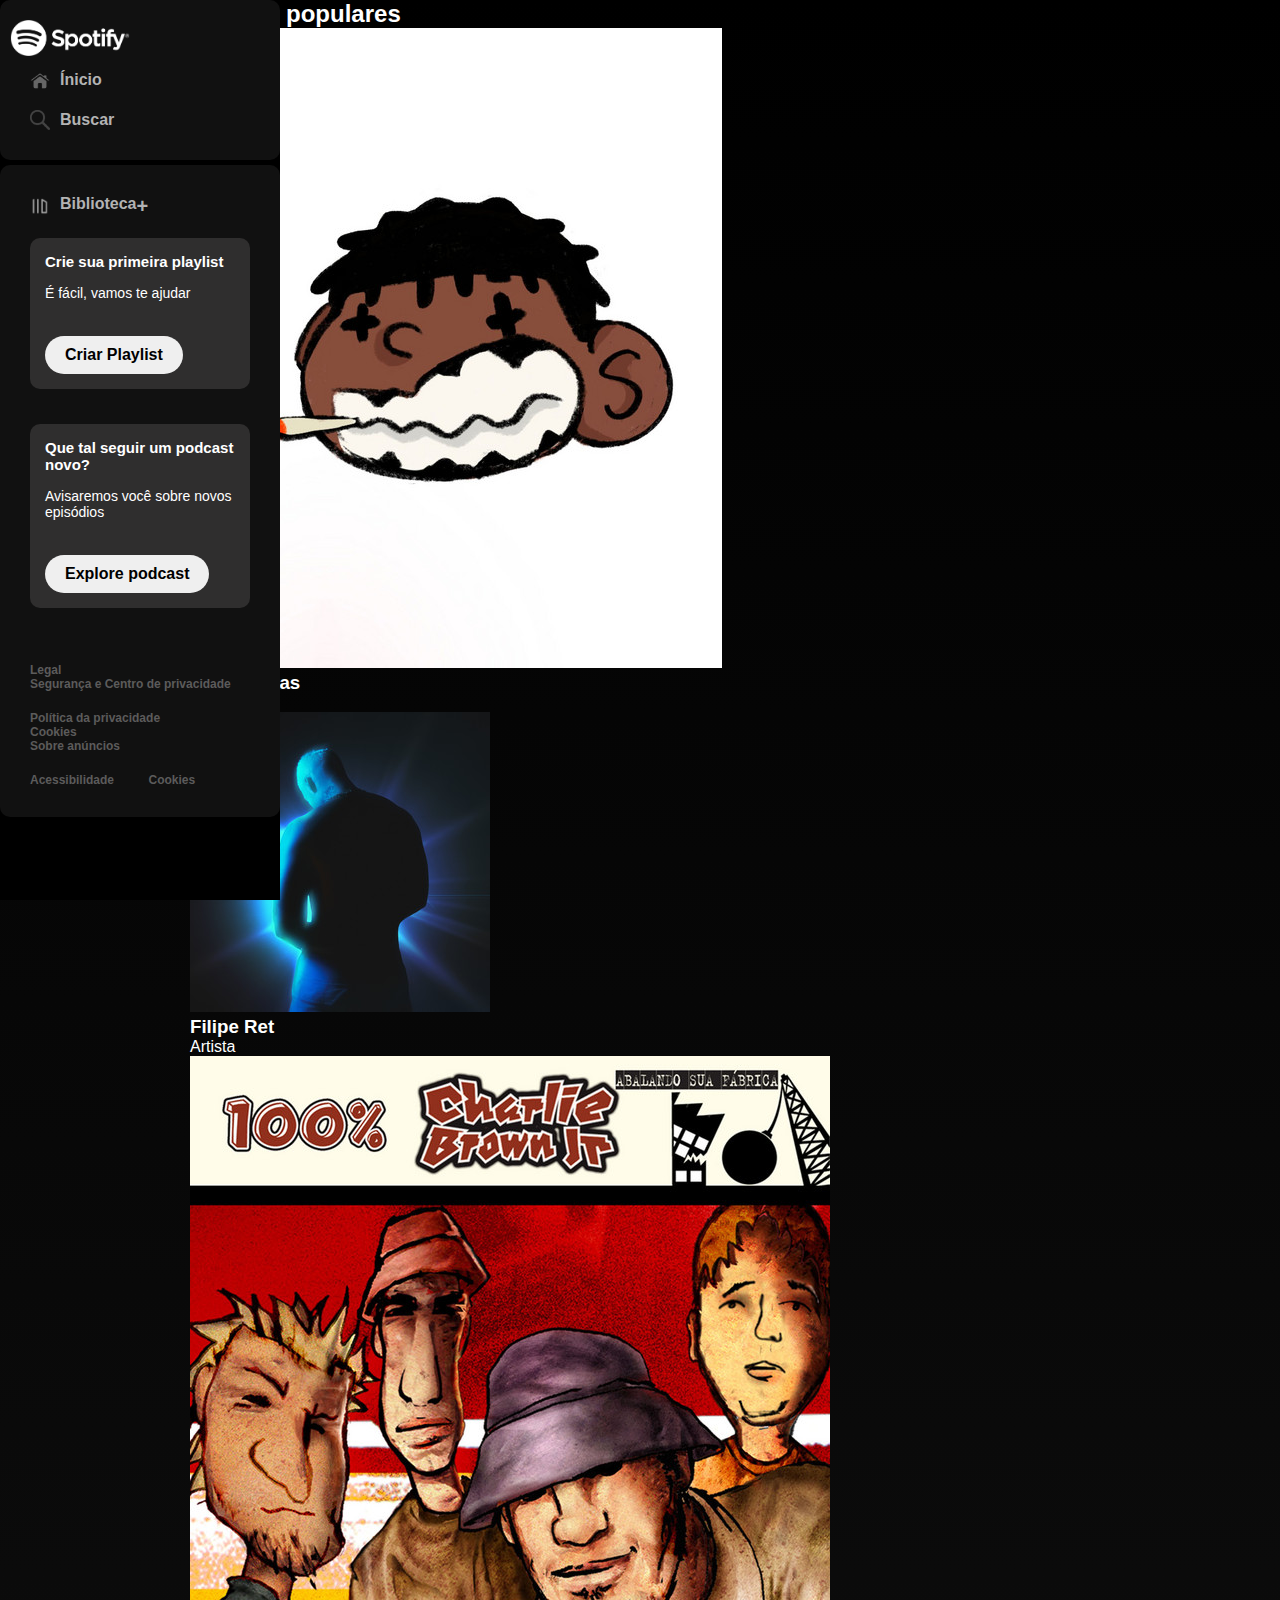
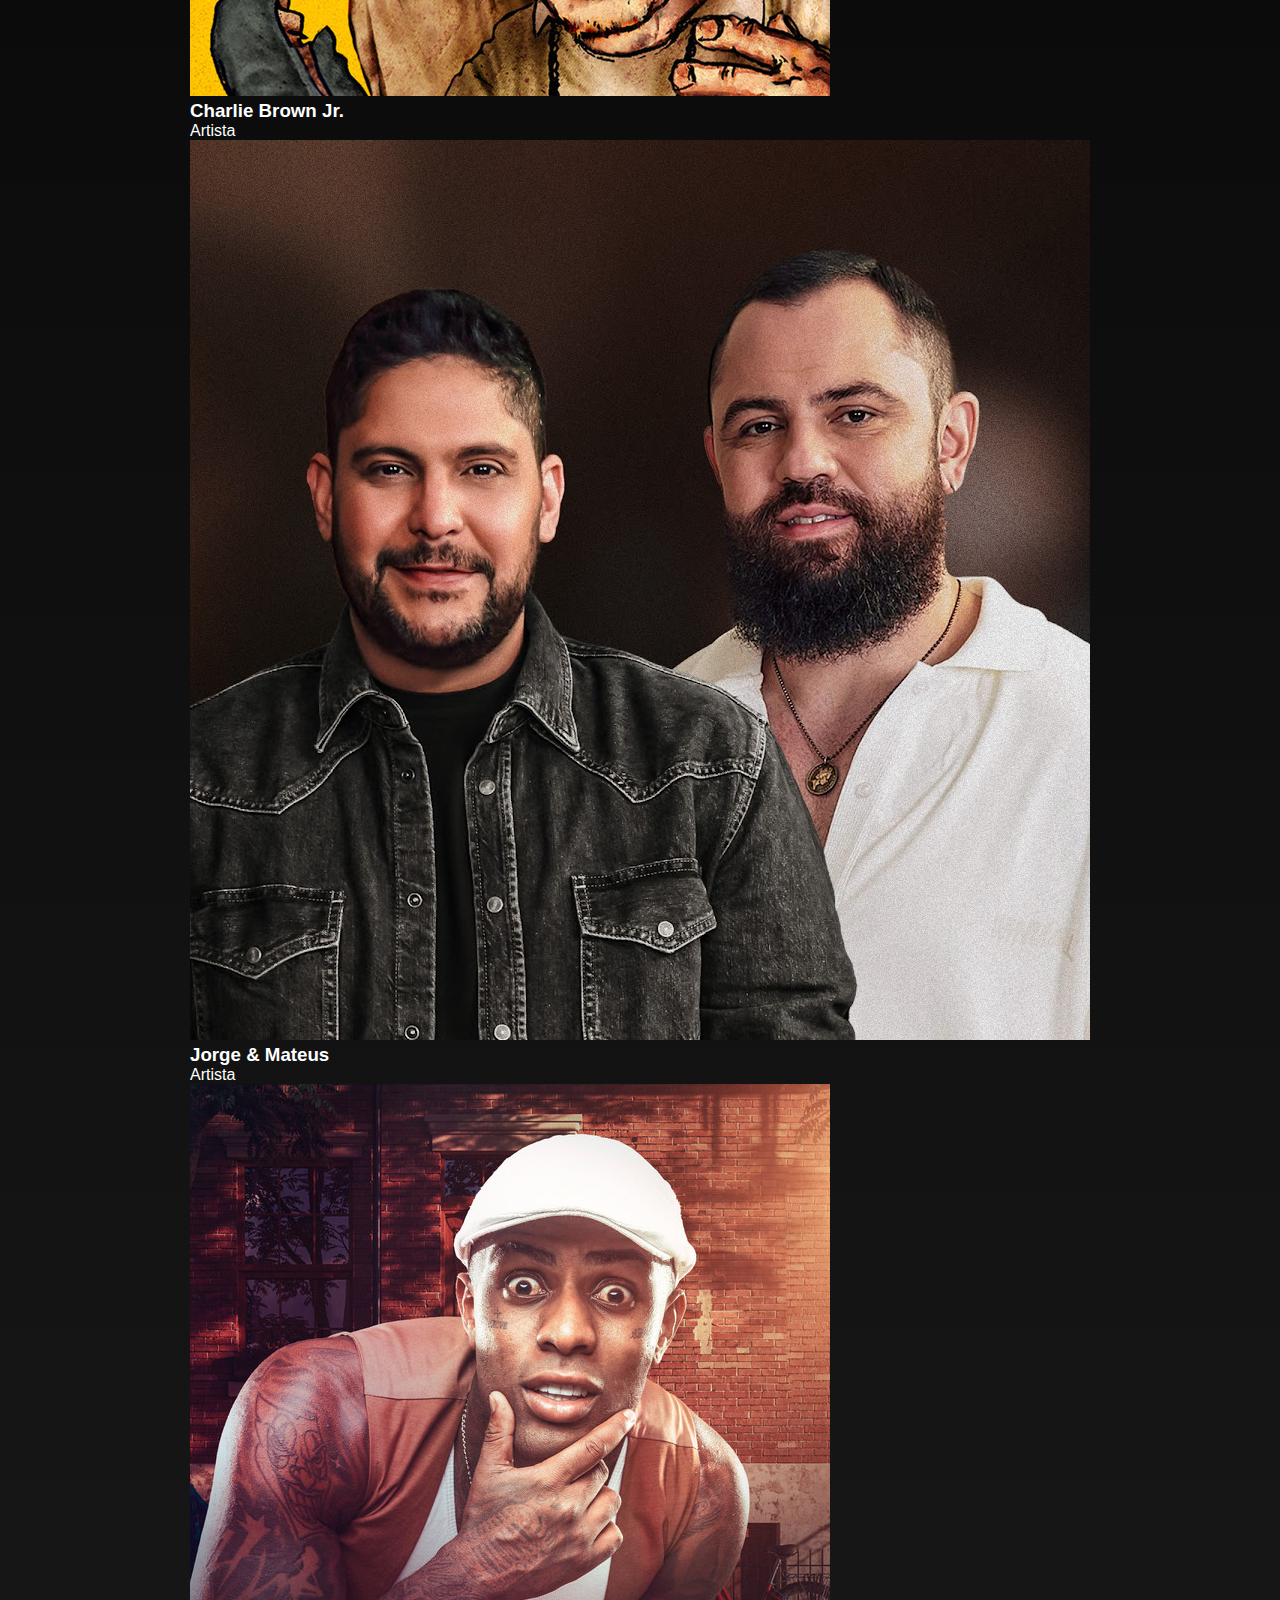
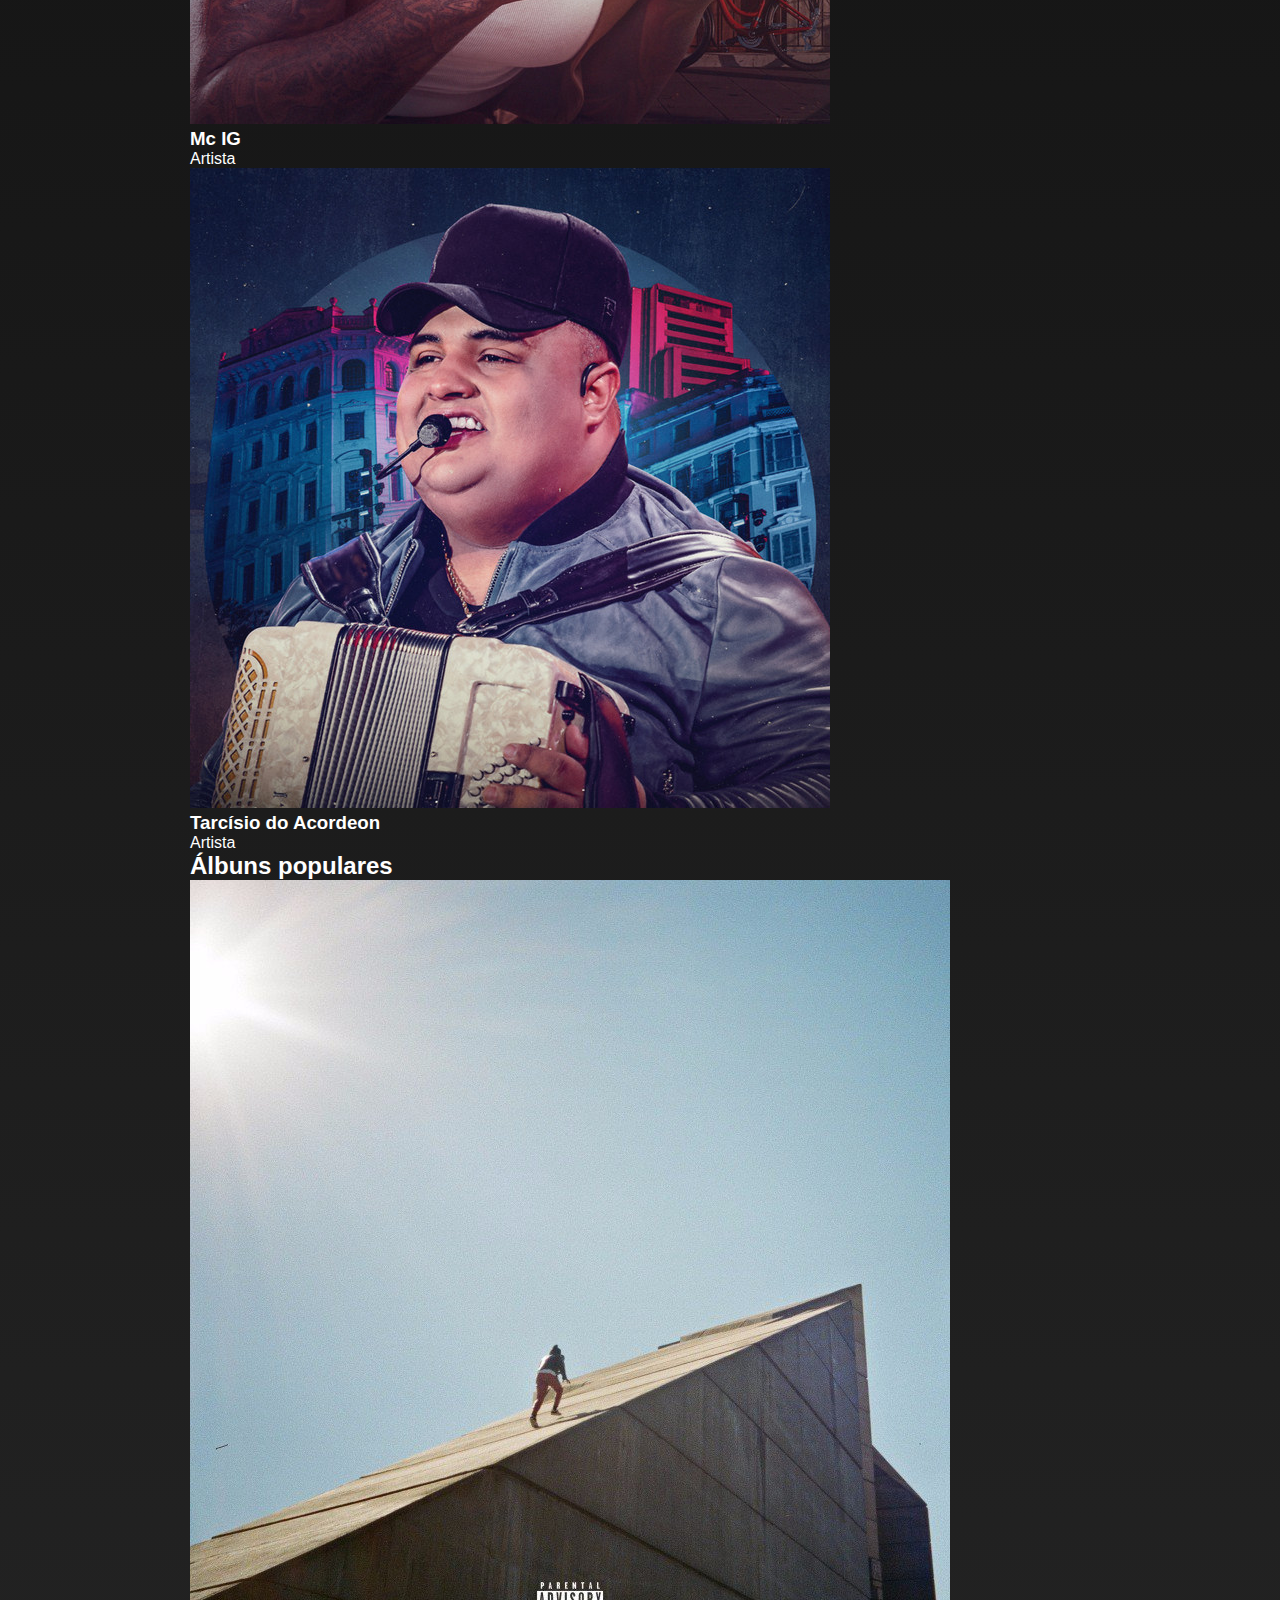
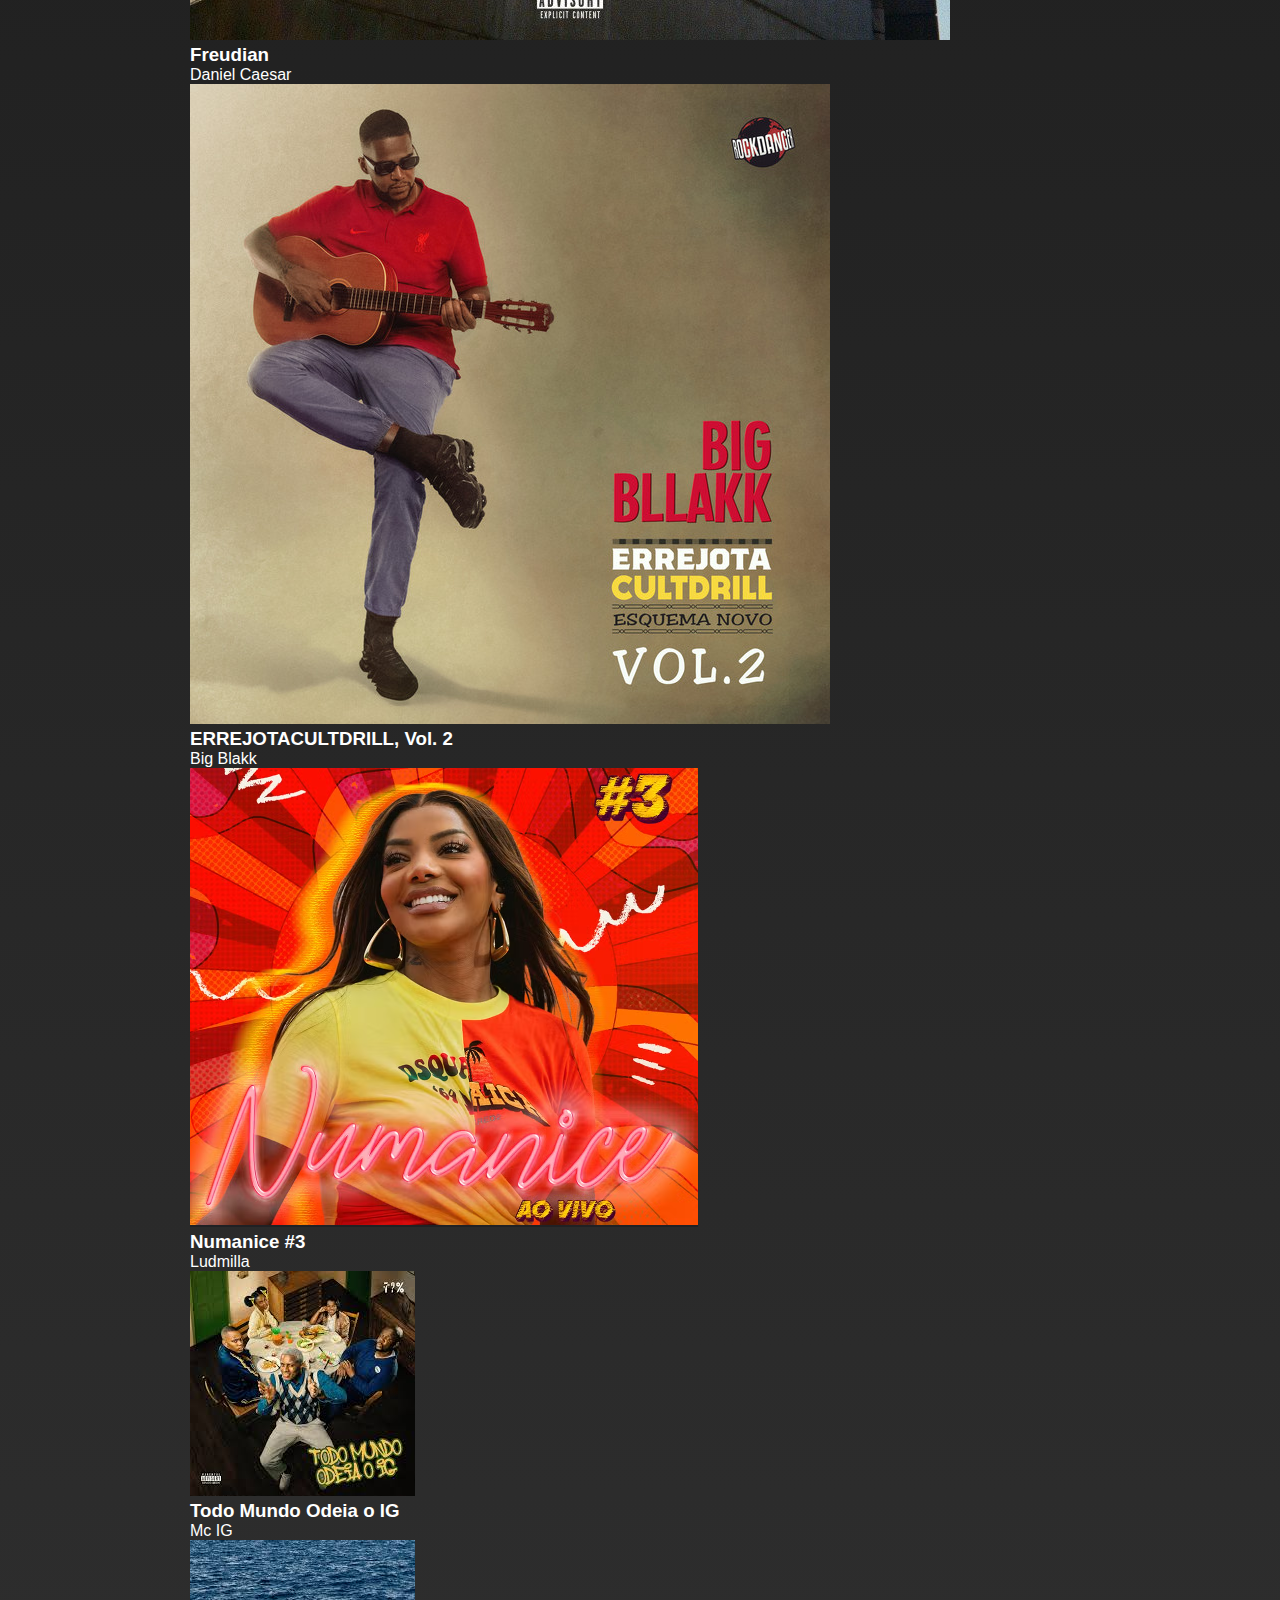
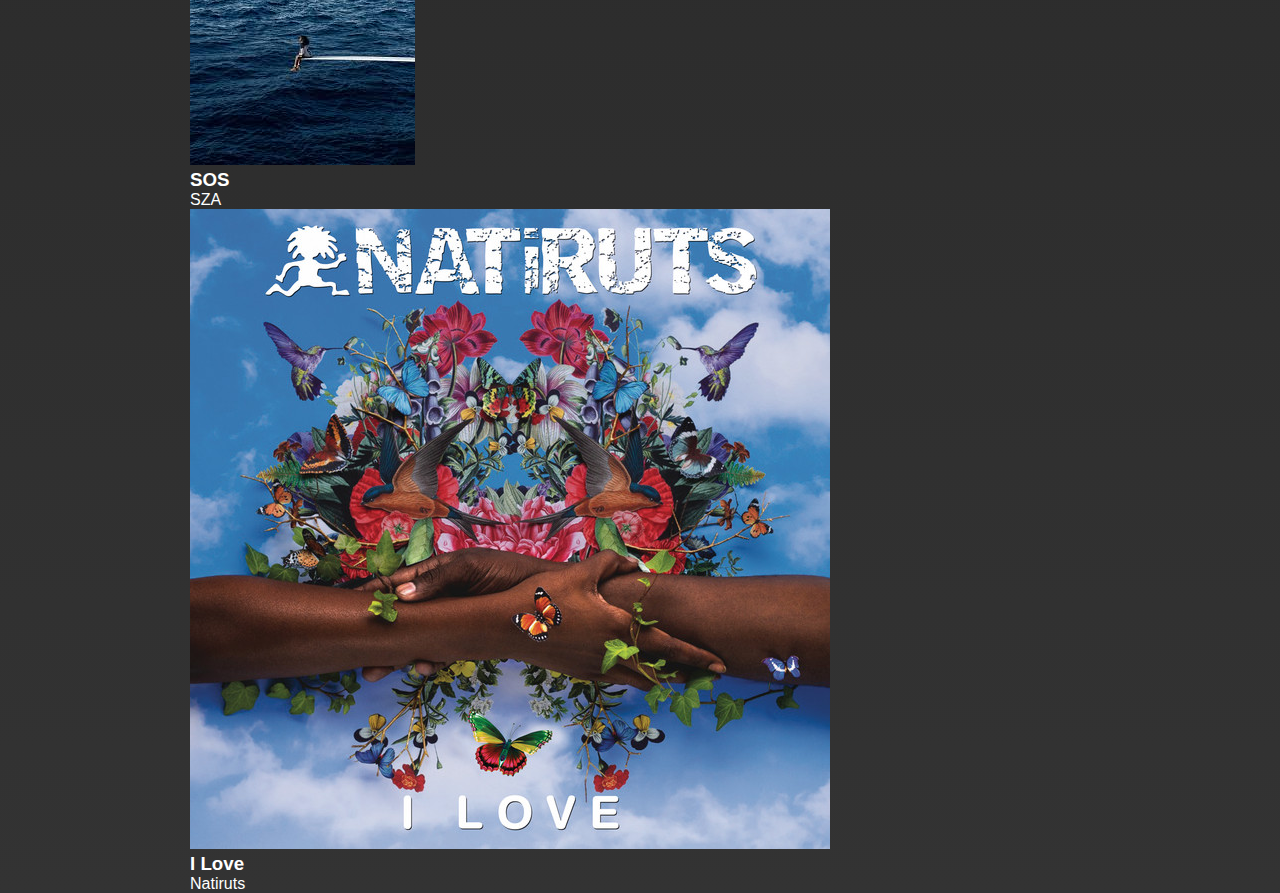
==== commit ba9b305b: "ultimo committtt fla" ====
--- a/biblioteca.html
+++ b/biblioteca.html
@@ -31,19 +31,12 @@
         </div>
         <div class="sidebar-nav box2">
             <ul>
-<<<<<<< HEAD
                 <li>
                     <a href="#">
                         <img src="img/biblioteca.png" alt="Biblioteca">
                         <span class="library">Biblioteca</span>
                     </a>
                 </li>
-=======
-                <li><a href="">
-                    <i class="bi bi-collection"></i>
-                    <span class="library">Sua Biblioteca</span>
-                </a></li>
->>>>>>> 53782423c57a3de732eb7dc90f9e29f669731f4f
                 <li>
                     <div class="sidebar-scroll">
                         <div class="playlist">
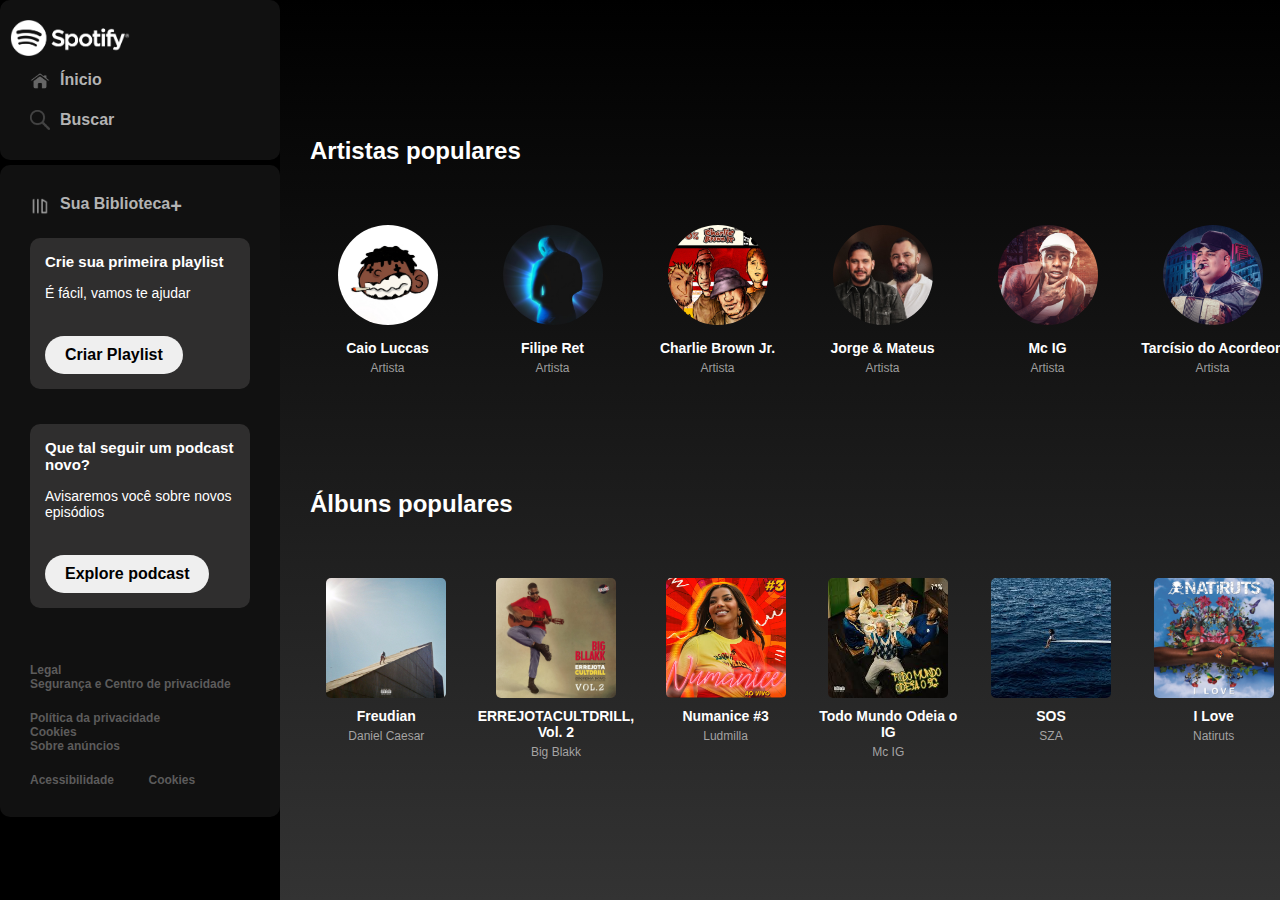
==== commit 3d4466d1: "commit final" ====
--- a/biblioteca.html
+++ b/biblioteca.html
@@ -4,9 +4,10 @@
 <head>
     <meta charset="UTF-8">
     <meta name="viewport" content="width=device-width, initial-scale=1.0">
-    <title>Spotify</title>
-    <link rel="stylesheet" href="player.css">
+    <title>Spotify - Web player: música para todas as pessoas</title>
+    <link rel="stylesheet" href="biblioteca.css">
     <link rel="stylesheet" href="https://cdnjs.cloudflare.com/ajax/libs/font-awesome/6.0.0-beta3/css/all.min.css">
+    <link rel="shortcut icon" href="img/spotifyy.png" >
 </head>
 <body>
     <div class="sidebar">
@@ -34,7 +35,7 @@
                 <li>
                     <a href="#">
                         <img src="img/biblioteca.png" alt="Biblioteca">
-                        <span class="library">Biblioteca</span>
+                        <span class="library">Sua Biblioteca</span>
                     </a>
                 </li>
                 <li>
@@ -78,6 +79,7 @@
         </div>
     </div>
     </div>
+
     <div class="container">
         <div class="main-content">
             <header>
@@ -87,31 +89,37 @@
                         <img src="./img/CAIO.jpg" alt="Caio Luccas">
                         <h3>Caio Luccas</h3>
                         <p>Artista</p>
+                        <img  class="green-play" src="img/green_play.png" alt="">
                     </div>
                     <div class="artist">
                         <img src="./img/FILIPERET.jpg" alt="Filipe Ret">
                         <h3>Filipe Ret</h3>
                         <p>Artista</p>
+                        <img  class="green-play" src="img/green_play.png" alt="">
                     </div>
                     <div class="artist">
                         <img src="./img/CHARLIEBROWNJR.jpg" alt="CBJR">
                         <h3>Charlie Brown Jr.</h3>
                         <p>Artista</p>
+                        <img  class="green-play" src="img/green_play.png" alt="">
                     </div>
                     <div class="artist">
                         <img src="./img/jorge e mateus.jpg" alt="Jorge e Mateus">
                         <h3>Jorge & Mateus</h3>
                         <p>Artista</p>
+                        <img  class="green-play" src="img/green_play.png" alt="">
                     </div>
                     <div class="artist">
                         <img src="./img/MCIG.jpg" alt="MC IG">
                         <h3>Mc IG</h3>
                         <p>Artista</p>
+                        <img  class="green-play" src="img/green_play.png" alt="">
                     </div>
                     <div class="artist">
                         <img src="./img/TARCISIODOACORDEON.jpeg" alt="Tarcisio Do Acordeon">
                         <h3>Tarcísio do Acordeon</h3>
                         <p>Artista</p>
+                        <img  class="green-play" src="img/green_play.png" alt="">
                     </div>
                 </div>
             </header>
@@ -124,35 +132,43 @@
                         <img src="./img/danielcaesaralbum.jpg" alt="Daniel Caesar">
                         <h3>Freudian</h3>
                         <p>Daniel Caesar</p>
+                        <a href="player.html">
+                            <img class="green-play" src="img/green_play.png" alt="">
+                        </a>
                     </div>
                     <div class="album">
                         <img src="./img/ALBUMBIGBLAKK.jpg" alt="Big Blakk">
                         <h3>ERREJOTACULTDRILL, Vol. 2</h3>
                         <p>Big Blakk</p>
+                        <img  class="green-play" src="img/green_play.png" alt="">
                     </div>
                     <div class="album">
                         <img src="./img/ludmillaalbum.PNG" alt="Ludmilla">
                         <h3>Numanice #3</h3>
                         <p>Ludmilla</p>
+                        <img  class="green-play" src="img/green_play.png" alt="">
                     </div>
                     <div class="album">
                         <img src="./img/todomundoodeiaoig.jpg" alt="Mc IG">
                         <h3>Todo Mundo Odeia o IG</h3>
                         <p>Mc IG</p>
+                        <img  class="green-play" src="img/green_play.png" alt="">
                     </div>
                     <div class="album">
                         <img src="./img/szaalbum.jpg" alt="SZA">
                         <h3>SOS</h3>
                         <p>SZA</p>
+                        <img  class="green-play" src="img/green_play.png" alt="">
                     </div>
                     <div class="album">
                         <img src="./img/natiruts album.jpg" alt="Natiruts">
                         <h3>I Love</h3>
                         <p>Natiruts</p>
+                        <img  class="green-play" src="img/green_play.png" alt="">
                     </div>
                 </div>
             </header>
         </div>
     </div>
 </body>
-</html>
+</html>--- a/biblioteca.css
+++ b/biblioteca.css
@@ -0,0 +1,313 @@
+* {
+    font-family: 'Gotham', sans-serif;
+    margin: 0;
+    padding: 0;
+    box-sizing: border-box;
+}
+
+body {
+    background: linear-gradient(to bottom, #000000, #333333); 
+    color: white;
+    display: flex;
+    justify-content: center;
+    align-items: center;
+    min-height: 100vh; 
+    flex-direction: column;
+    overflow-x: hidden; 
+}
+
+.sidebar {
+    width: 280px;
+    background: #000000;
+    position: fixed;
+    top: 0;
+    left: 0;
+    bottom: 0;
+    z-index: 1;
+    overflow-y: auto;
+}
+
+.sidebar-nav {
+    background: #111111;
+    border-radius: 10px;
+    padding: 20px 10px;
+    margin-bottom: 5px;
+}
+
+.sidebar-nav .logo {
+    width: 120px;
+}
+
+.sidebar-nav .logo img {
+    width: 100%;
+}
+
+.sidebar-nav ul {
+    list-style: none;
+}
+
+.sidebar-nav ul li {
+    padding: 10px 20px;
+}
+
+.sidebar-nav ul li a {
+    display: flex;
+    align-items: center;
+    text-decoration: none;
+    color: #b3b3b3;
+    font-size: 16px;
+    font-weight: 600;
+}
+
+.sidebar-nav ul li a img {
+    margin-right: 10px;
+    width: 20px; 
+}
+
+.library::after {
+    content: '+';
+    float: right;
+    text-align: center;
+    border-radius: 50%;
+    font-size: 20px;
+}
+
+.playlist {
+    background: #2f2e2e;
+    padding: 15px;
+    border-radius: 10px;
+    margin-bottom: 15px;
+}
+
+.playlist h4 {
+    color: #fff;
+    font-size: 15px;
+    margin-bottom: 10px;
+}
+
+.playlist p {
+    color: #fff;
+    font-size: 14px;
+    margin-top: 15px;
+    margin-bottom: 15px;
+}
+
+.playlist button {
+    margin-top: 20px;
+    padding: 10px 20px;
+    border: 0;
+    outline: 0;
+    border-radius: 20px;
+    font-weight: 600;
+    font-size: 16px;
+}
+
+.privacidade ul {
+    list-style: none;
+    margin-top: 20px;
+}
+
+.privacidade ul li {
+    display: inline-block;
+    padding-right: 10px;
+}
+
+.privacidade ul li a {
+    text-decoration: none;
+    color: #5c5b5b;
+    font-size: 12px; 
+    font-weight: 600;
+}
+
+.flag-icon {
+    display: inline-block;
+    vertical-align: middle;
+}
+
+.flag-icon img {
+    width: 20px; 
+    vertical-align: middle;
+}
+
+.main-content-player {
+    margin-left: 320px;
+    margin-bottom: 100px;
+    width: calc(100% - 320px);
+}
+
+.top-bar-player {
+    display: flex;
+    justify-content: space-between;
+    background-color: rgba(0, 0, 0, 0.4);
+    border-top-right-radius: 5px;
+    border-top-left-radius: 5px;
+    margin-top: 14px;
+    margin-right: 10px;
+    padding: 14px;
+}
+
+.top-bar-player .prev-next-buttons button {
+    color: #7a7a7a;
+    cursor: not-allowed;
+    width: 34px;
+    height: 34px;
+    border-radius: 100%;
+    font-size: 18px;
+    border: 0px;
+    background-color: #090909;
+    margin-right: 10px;
+}
+
+.top-bar-player .navbar {
+    display: flex;
+    align-items: center;
+}
+
+.top-bar-player .navbar ul {
+    list-style-type: none;
+}
+
+.top-bar-player .navbar ul li {
+    display: inline-block;
+    margin: 0px 8px;
+}
+
+.top-bar-player .navbar ul li a {
+    color: #b3b3b3;
+    text-decoration: none;
+    font-weight: bold;
+    font-size: 14px;
+    letter-spacing: 1px;
+}
+
+.top-bar-player .navbar ul li a:hover,
+.top-bar-player .navbar ul li a:active,
+.top-bar-player .navbar ul li a:focus {
+    color: white;
+}
+
+.top-bar-player .navbar ul li.divider {
+    color: white;
+    font-size: 26px;
+    margin: 0px 20px;
+    width: 99.1%;
+}
+
+.top-bar-player .navbar button {
+    background-color: white;
+    color: black;
+    font-size: 16px;
+    font-weight: bold;
+    padding: 14px 30px;
+    border: 0px;
+    width: 100px;
+    border-radius: 40px;
+    cursor: pointer;
+    margin-left: 20px;
+}
+
+.container {
+    width: calc(100% - 300px);
+    margin-left: 320px;
+}
+
+.main-content {
+    display: flex;
+    flex-direction: column;
+    align-items: center;
+    margin-top: 50px; 
+}
+
+header {
+    width: 100%;
+}
+
+header h2 {
+    margin-bottom: 60px; 
+}
+
+.img {
+    display: grid;
+    grid-template-columns: repeat(6, 1fr); 
+    gap: 10px; 
+    margin-top: 40px; 
+}
+
+.artist, .album {
+    text-align: center; 
+    padding: 0 5px; 
+}
+
+.artist img {
+    width: 100px; 
+    height: 100px; 
+    border-radius: 50%; 
+    object-fit: cover; 
+    display: block;
+    margin: 0 auto 15px; 
+}
+
+.album img {
+    width: 120px; 
+    height: 120px;
+    border-radius: 5px; 
+    object-fit: cover; 
+    display: block;
+    margin: 0 auto 5px; 
+}
+
+.artist h3, .album h3 {
+    margin-top: 10px; 
+    margin-bottom: 5px; 
+    font-size: 14px; 
+}
+
+.artist p, .album p {
+    color: rgba(223, 222, 221, 0.686);
+    font-size: 12px; 
+    margin-bottom: 10px; 
+}
+
+.album p {
+    margin-top: 5px; 
+}
+
+.artist .green-play {
+    width: 40px; 
+    height: 40px; 
+    opacity: 0;
+    margin-left: 90px; 
+    position: relative;
+    top: -40px; 
+    transition: top ease 0.3s, opacity 0.3s;
+}
+
+.artist .green-play img {
+    width: 40px; 
+    height: 40px;  
+}
+
+.album .green-play {
+    width: 40px;  
+    height: 40px;  
+    opacity: 0;
+    margin-left: 90px; 
+    position: relative;
+    top: -40px; 
+    transition: top ease 0.3s, opacity 0.3s;
+}
+
+.album .green-play img {
+    width: 30px;  
+    height: 30px;  
+}
+
+.artist:hover .green-play {
+    opacity: 1;
+    top: -80px; 
+}
+
+.album:hover .green-play  {
+    opacity: 1;
+    top: -80px; 
+}